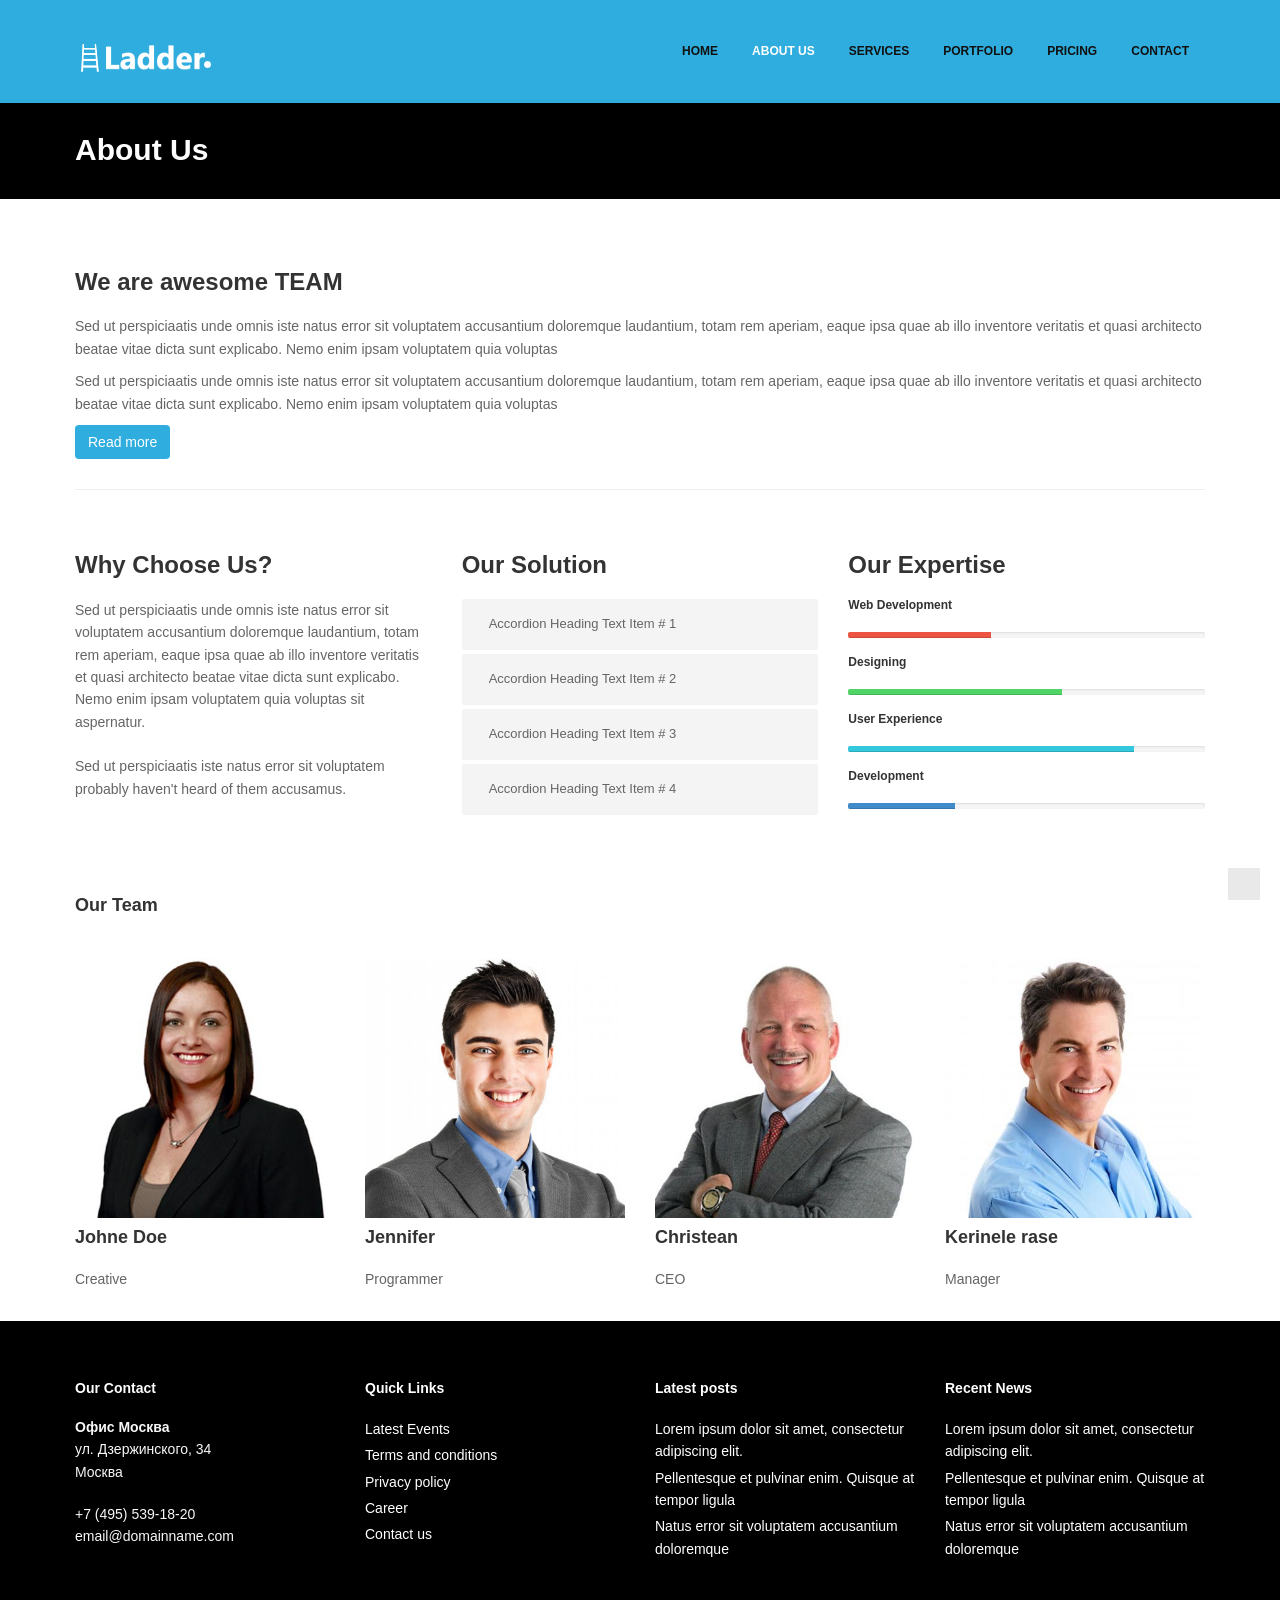
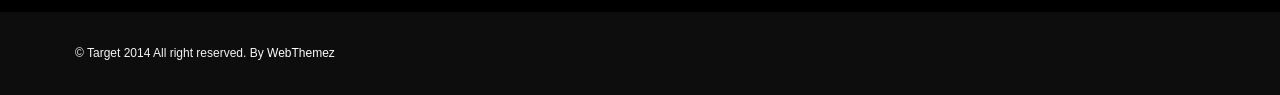
==== sites/moscow/about.html @ 05adbbc0 "Шаблон moscow: сайт ru02 с московскими контактами" ====
<!DOCTYPE html>
<html lang="en">
<head>
<meta charset="utf-8">
<title>Page_d92c1527</title>
<meta name="viewport" content="width=device-width, initial-scale=1.0" />
<meta name="description" content="" />
<meta name="author" content="http://webthemez.com" />
<!-- css -->
<link href="css/bootstrap.min.css" rel="stylesheet" />
<link href="css/fancybox/jquery.fancybox.css" rel="stylesheet">
<link href="css/jcarousel.css" rel="stylesheet" />
<link href="css/flexslider.css" rel="stylesheet" />
<link href="css/style.css" rel="stylesheet" />
 
<!-- HTML5 shim, for IE6-8 support of HTML5 elements -->
<!--[if lt IE 9]>
      <script src="http://html5shim.googlecode.com/svn/trunk/html5.js"></script>
    <![endif]-->

<meta name="config-id" content="c67fbb898b450f4812884aabef93feeb">
<!-- 8a647a280c91152f -->
</head>
<body class="view-c9300e1a">
<div id="wrapper">

	<!-- start header -->
		<header>
        <div class="navbar navbar-default navbar-static-top">
            <div class="container">
                <div class="navbar-header">
                    <button type="button" class="navbar-toggle" data-toggle="collapse" data-target=".navbar-collapse">
                        <span class="icon-bar"></span>
                        <span class="icon-bar"></span>
                        <span class="icon-bar"></span>
                    </button>
                  <a class="navbar-brand" href="index.html"><img src="img/logo.png" alt="logo"/></a>
                </div>
                <div class="navbar-collapse collapse ">
                    <ul class="nav navbar-nav">
                        <li><a href="index.html">Home</a></li> 
						<li class="active"><a href="about.html">About Us</a></li>
						<li><a href="services.html">Services</a></li>
                        <li><a href="portfolio.html">Portfolio</a></li>
                        <li><a href="pricing.html">Pricing</a></li>
                        <li><a href="contact.html">Contact</a></li>
                    </ul>
                </div>
            </div>
        </div>
	</header><!-- end header -->
	<section id="inner-headline">
	<div class="container">
		<div class="row">
			<div class="col-lg-12">
				<h2 class="pageTitle">About Us</h2>
			</div>
		</div>
	</div>
	</section>
	<section id="content">
	<div class="container">
					
					<div class="about">
					
						<div class="row"> 
							<div class="col-md-12">
								<div class="about-logo">
									<h3>We are awesome <span class="color">TEAM</span></h3>
									<p>Sed ut perspiciaatis unde omnis iste natus error sit voluptatem accusantium doloremque laudantium, totam rem aperiam, eaque ipsa quae ab illo inventore veritatis et quasi architecto beatae vitae dicta sunt explicabo. Nemo enim ipsam voluptatem quia voluptas</p>
                                    	<p>Sed ut perspiciaatis unde omnis iste natus error sit voluptatem accusantium doloremque laudantium, totam rem aperiam, eaque ipsa quae ab illo inventore veritatis et quasi architecto beatae vitae dicta sunt explicabo. Nemo enim ipsam voluptatem quia voluptas</p>
								</div>
								<a href="#" class="btn btn-color">Read more</a>  
							</div>
						</div>
						
						<hr>
						<br>
						
						<div class="row">
							<div class="col-md-4">
								<!-- Heading and para -->
								<div class="block-heading-two">
									<h3><span>Why Choose Us?</span></h3>
								</div>
								<p>Sed ut perspiciaatis unde omnis iste natus error sit voluptatem accusantium doloremque laudantium, totam rem aperiam, eaque ipsa quae ab illo inventore veritatis et quasi architecto beatae vitae dicta sunt explicabo. Nemo enim ipsam voluptatem quia voluptas sit aspernatur. <br/><br/>Sed ut perspiciaatis iste natus error sit voluptatem probably haven't heard of them accusamus.</p>
							</div>
							<div class="col-md-4">
								<div class="block-heading-two">
									<h3><span>Our Solution</span></h3>
								</div>		
								<!-- Accordion starts -->
								<div class="panel-group" id="accordion-alt3">
								 <!-- Panel. Use "panel-XXX" class for different colors. Replace "XXX" with color. -->
								  <div class="panel">	
									<!-- Panel heading -->
									 <div class="panel-heading">
										<h4 class="panel-title">
										  <a data-toggle="collapse" data-parent="#accordion-alt3" href="#collapseOne-alt3">
											<i class="fa fa-angle-right"></i> Accordion Heading Text Item # 1
										  </a>
										</h4>
									 </div>
									 <div id="collapseOne-alt3" class="panel-collapse collapse">
										<!-- Panel body -->
										<div class="panel-body">
										  Sed ut perspiciaatis unde omnis iste natus error sit voluptatem accusantium doloremque laudantium, totam rem aperiam, eaque ipsa quae ab illo inventore veritatis et quasi architecto beatae vitae dicta sunt explicabo. Nemo enim ipsam voluptatem quia voluptas
										</div>
									 </div>
								  </div>
								  <div class="panel">
									 <div class="panel-heading">
										<h4 class="panel-title">
										  <a data-toggle="collapse" data-parent="#accordion-alt3" href="#collapseTwo-alt3">
											<i class="fa fa-angle-right"></i> Accordion Heading Text Item # 2
										  </a>
										</h4>
									 </div>
									 <div id="collapseTwo-alt3" class="panel-collapse collapse">
										<div class="panel-body">
										  Sed ut perspiciaatis unde omnis iste natus error sit voluptatem accusantium doloremque laudantium, totam rem aperiam, eaque ipsa quae ab illo inventore veritatis et quasi architecto beatae vitae dicta sunt explicabo. Nemo enim ipsam voluptatem quia voluptas
										</div>
									 </div>
								  </div>
								  <div class="panel">
									 <div class="panel-heading">
										<h4 class="panel-title">
										  <a data-toggle="collapse" data-parent="#accordion-alt3" href="#collapseThree-alt3">
											<i class="fa fa-angle-right"></i> Accordion Heading Text Item # 3
										  </a>
										</h4>
									 </div>
									 <div id="collapseThree-alt3" class="panel-collapse collapse">
										<div class="panel-body">
										  Sed ut perspiciaatis unde omnis iste natus error sit voluptatem accusantium doloremque laudantium, totam rem aperiam, eaque ipsa quae ab illo inventore veritatis et quasi architecto beatae vitae dicta sunt explicabo. Nemo enim ipsam voluptatem quia voluptas
										</div>
									 </div>
								  </div>
								  <div class="panel">
									 <div class="panel-heading">
										<h4 class="panel-title">
										  <a data-toggle="collapse" data-parent="#accordion-alt3" href="#collapseFour-alt3">
											<i class="fa fa-angle-right"></i> Accordion Heading Text Item # 4
										  </a>
										</h4>
									 </div>
									 <div id="collapseFour-alt3" class="panel-collapse collapse">
										<div class="panel-body">
										  Sed ut perspiciaatis unde omnis iste natus error sit voluptatem accusantium doloremque laudantium, totam rem aperiam, eaque ipsa quae ab illo inventore veritatis et quasi architecto beatae vitae dicta sunt explicabo. Nemo enim ipsam voluptatem quia voluptas
										</div>
									 </div>
								  </div>
								</div>
								<!-- Accordion ends -->
								
							</div>
							
							<div class="col-md-4">
								<div class="block-heading-two">
									<h3><span>Our Expertise</span></h3>
								</div>								
								<h6>Web Development</h6>
								<div class="progress pb-sm">
								  <!-- White color (progress-bar-white) -->
								  <div class="progress-bar progress-bar-red" role="progressbar" aria-valuenow="40" aria-valuemin="0" aria-valuemax="100" style="width: 40%">
									 <span class="sr-only">40% Complete (success)</span>
								  </div>
								</div>
								<h6>Designing</h6>
								<div class="progress pb-sm">
								  <div class="progress-bar progress-bar-green" role="progressbar" aria-valuenow="60" aria-valuemin="0" aria-valuemax="100" style="width: 60%">
									 <span class="sr-only">40% Complete (success)</span>
								  </div>
								</div>
								<h6>User Experience</h6>
								<div class="progress pb-sm">
								  <div class="progress-bar progress-bar-lblue" role="progressbar" aria-valuenow="80" aria-valuemin="0" aria-valuemax="100" style="width: 80%">
									 <span class="sr-only">40% Complete (success)</span>
								  </div>
								</div>
								<h6>Development</h6>
								<div class="progress pb-sm">
								  <div class="progress-bar progress-bar-yellow" role="progressbar" aria-valuenow="30" aria-valuemin="0" aria-valuemax="100" style="width: 30%">
									 <span class="sr-only">40% Complete (success)</span>
								  </div>
								</div>
							</div>
							
						</div>
						
						 						
						 
						<br>
						<!-- Our Team starts -->
				
						<!-- Heading -->
						<div class="block-heading-six">
							<h4 class="bg-color">Our Team</h4>
						</div>
						<br>
						
						<!-- Our team starts -->
						
						<div class="team-six">
							<div class="row">
								<div class="col-md-3 col-sm-6">
									<!-- Team Member -->
									<div class="team-member">
										<!-- Image -->
										<img class="img-responsive" src="img/team1.jpg" alt="">
										<!-- Name -->
										<h4>Johne Doe</h4>
										<span class="deg">Creative</span> 
									</div>
								</div>
								<div class="col-md-3 col-sm-6">
									<!-- Team Member -->
									<div class="team-member">
										<!-- Image -->
										<img class="img-responsive" src="img/team2.jpg" alt="">
										<!-- Name -->
										<h4>Jennifer</h4>
										<span class="deg">Programmer</span> 
									</div>
								</div>
								<div class="col-md-3 col-sm-6">
									<!-- Team Member -->
									<div class="team-member">
										<!-- Image -->
										<img class="img-responsive" src="img/team3.jpg" alt="">
										<!-- Name -->
										<h4>Christean</h4>
										<span class="deg">CEO</span> 
									</div>
								</div>
								<div class="col-md-3 col-sm-6">
									<!-- Team Member -->
									<div class="team-member">
										<!-- Image -->
										<img class="img-responsive" src="img/team4.jpg" alt="">
										<!-- Name -->
										<h4>Kerinele rase</h4>
										<span class="deg">Manager</span> 
									</div>
								</div>
							</div>
						</div>
						
						<!-- Our team ends -->
					  
						
					</div>
									
				</div>
	</section>
	<footer>
	<div class="container">
		<div class="row">
			<div class="col-lg-3">
				<div class="widget">
					<h5 class="widgetheading">Our Contact</h5>
					<address>
					<strong>Офис Москва</strong><br>
					ул. Дзержинского, 34<br>
					 Москва</address>
					<p>
						<i class="icon-phone"></i> +7 (495) 539-18-20 <br>
						<i class="icon-envelope-alt"></i> email@domainname.com
					</p>
				</div>
			</div>
			<div class="col-lg-3">
				<div class="widget">
					<h5 class="widgetheading">Quick Links</h5>
					<ul class="link-list">
						<li><a href="#">Latest Events</a></li>
						<li><a href="#">Terms and conditions</a></li>
						<li><a href="#">Privacy policy</a></li>
						<li><a href="#">Career</a></li>
						<li><a href="#">Contact us</a></li>
					</ul>
				</div>
			</div>
			<div class="col-lg-3">
				<div class="widget">
					<h5 class="widgetheading">Latest posts</h5>
					<ul class="link-list">
						<li><a href="#">Lorem ipsum dolor sit amet, consectetur adipiscing elit.</a></li>
						<li><a href="#">Pellentesque et pulvinar enim. Quisque at tempor ligula</a></li>
						<li><a href="#">Natus error sit voluptatem accusantium doloremque</a></li>
					</ul>
				</div>
			</div>
			<div class="col-lg-3">
					<div class="widget">
					<h5 class="widgetheading">Recent News</h5>
					<ul class="link-list">
						<li><a href="#">Lorem ipsum dolor sit amet, consectetur adipiscing elit.</a></li>
						<li><a href="#">Pellentesque et pulvinar enim. Quisque at tempor ligula</a></li>
						<li><a href="#">Natus error sit voluptatem accusantium doloremque</a></li>
					</ul>
				</div>
			</div>
		</div>
	</div>
	<div id="sub-footer">
		<div class="container">
			<div class="row">
				<div class="col-lg-6">
					<div class="copyright">
						<p>
							<span>&copy; Target 2014 All right reserved. By </span><a href="http://webthemez.com" target="_blank">WebThemez</a>
						</p>
					</div>
				</div>
				<div class="col-lg-6">
					<ul class="social-network">
						<li><a href="#" data-placement="top" title="Facebook"><i class="fa fa-facebook"></i></a></li>
						<li><a href="#" data-placement="top" title="Twitter"><i class="fa fa-twitter"></i></a></li>
						<li><a href="#" data-placement="top" title="Linkedin"><i class="fa fa-linkedin"></i></a></li>
						<li><a href="#" data-placement="top" title="Pinterest"><i class="fa fa-pinterest"></i></a></li>
						<li><a href="#" data-placement="top" title="Google plus"><i class="fa fa-google-plus"></i></a></li>
					</ul>
				</div>
			</div>
		</div>
	</div>
	</footer>
</div>
<a href="#" class="scrollup"><i class="fa fa-angle-up active"></i></a>
<!-- javascript
    ================================================== -->
<!-- Placed at the end of the document so the pages load faster -->
<script src="js/jquery.js"></script>
<script src="js/jquery.easing.1.3.js"></script>
<script src="js/bootstrap.min.js"></script>
<script src="js/jquery.fancybox.pack.js"></script>
<script src="js/jquery.fancybox-media.js"></script> 
<script src="js/portfolio/jquery.quicksand.js"></script>
<script src="js/portfolio/setting.js"></script>
<script src="js/jquery.flexslider.js"></script>
<script src="js/animate.js"></script>
<script src="js/custom.js"></script>
</body>
</html>
---- sites/moscow/css/style.css ----
/* 8a647a280c91152f */
.view-c9300e1a { display: block; }
/*
Author URI: http://webthemez.com/
Note: 
Licence under Creative Commons Attribution 3.0 
Do not remove the back-link in this web template 
-------------------------------------------------------*/

@import url('http://fonts.googleapis.com/css?family=Noto+Serif:400,400italic,700|Open+Sans:400,600,700'); 
@import url('font-awesome.css');  
@import url('animate.css');

body {
	font-family:'Open Sans', Arial, sans-serif;
	font-size:14px;
	font-weight:300;
	line-height:1.6em;
	color:#656565;
}

a:active {
	outline:0;
}

.clear {
	clear:both;
}

h1,h2, h3, h4, h5, h6 {
	font-family:'Open Sans', Arial, sans-serif;
	font-weight:700;
	line-height:1.1em;
	color:#333;
	margin-bottom: 20px;
}
 
.container {
	padding:0 20px 0 20px;
	position:relative;
}

#wrapper{
	width:100%;
	margin:0;	
	padding:0;
}

.row,.row-fluid {
	margin-bottom:30px;
}

.row .row,.row-fluid .row-fluid{
	margin-bottom:30px;
}

.row.nomargin,.row-fluid.nomargin {
	margin-bottom:0;
}

img.img-polaroid {
	margin:0 0 20px 0;
}
.img-box {
	max-width:100%;
}
/*  Header
==================================== */
 
header .navbar {
    margin-bottom: 0;
}

.navbar-default {
    border: none;
}

.navbar-brand {
    color: #222;
	text-transform: uppercase;
    font-size: 24px;
    font-weight: 700;
    line-height: 1em;
	letter-spacing: -1px;
    margin-top: 20px;
    padding: 0 0 0 15px;
}
.navbar-default .navbar-brand{
color: #2FADDE;
}

header .navbar-collapse  ul.navbar-nav {
    float: right;
    margin-right: 0;
}

header .navbar-default{
    background-color:#2FADDE; 
}

header .nav li a:hover,
header .nav li a:focus,
header .nav li.active a,
header .nav li.active a:hover,
header .nav li a.dropdown-toggle:hover,
header .nav li a.dropdown-toggle:focus,
header .nav li.active ul.dropdown-menu li a:hover,
header .nav li.active ul.dropdown-menu li.active a{
    -webkit-transition: all .3s ease;
    -moz-transition: all .3s ease;
    -ms-transition: all .3s ease;
    -o-transition: all .3s ease;
    transition: all .3s ease;
}


header .navbar-default .navbar-nav > .open > a,
header .navbar-default .navbar-nav > .open > a:hover,
header .navbar-default .navbar-nav > .open > a:focus {
    -webkit-transition: all .3s ease;
    -moz-transition: all .3s ease;
    -ms-transition: all .3s ease;
    -o-transition: all .3s ease;
    transition: all .3s ease;
}


header .navbar {
    min-height: 70px; 
	padding:18px 0;
}

header .navbar-nav > li  {
    padding-bottom: 12px;
    padding-top: 12px;
}

header  .navbar-nav > li > a {
    padding-bottom: 6px;
    padding-top: 5px;
    margin-left: 2px;
    line-height: 30px;
	font-weight: 700;
    -webkit-transition: all .3s ease;
    -moz-transition: all .3s ease;
    -ms-transition: all .3s ease;
    -o-transition: all .3s ease;
    transition: all .3s ease;
}


.dropdown-menu li a:hover {
    color: #fff !important;
}

header .nav .caret {
    border-bottom-color: #f5f5f5;
    border-top-color: #f5f5f5;
}
.navbar-default .navbar-nav > .active > a,
.navbar-default .navbar-nav > .active > a:hover,
.navbar-default .navbar-nav > .active > a:focus {
  background-color: #fff;
}
.navbar-default .navbar-nav > .open > a,
.navbar-default .navbar-nav > .open > a:hover,
.navbar-default .navbar-nav > .open > a:focus {
  background-color:  #fff;
}	
	

.dropdown-menu  {
    box-shadow: none;
    border-radius: 0;
	border: none;
}

.dropdown-menu li:last-child  {
	padding-bottom: 0 !important;
	margin-bottom: 0;
}

header .nav li .dropdown-menu  {
   padding: 0;
}

header .nav li .dropdown-menu li a {
   line-height: 28px;
   padding: 3px 12px;
}

/* --- menu --- */

header .navigation {
	float:right;
}

header ul.nav li {
	border:none;
	margin:0;
}

header ul.nav li a {	
	font-size:12px;
	border:none;
	font-weight:700;
	text-transform:uppercase;
}

header ul.nav li ul li a {	
	font-size:12px;
	border:none;
	font-weight:300;
	text-transform:uppercase;
}


.navbar .nav > li > a {
  color: #111;
  text-shadow: none;
  border: 1px solid rgba(255, 255, 255, 0) !important;
}

.navbar .nav a:hover {
	background:none;
}

.navbar .nav > .active > a,.navbar .nav > .active > a:hover {
	background:none;
	font-weight:700;
}

.navbar .nav > .active > a:active,.navbar .nav > .active > a:focus {
	background:none;
	outline:0;
	font-weight:700;
}

.navbar .nav li .dropdown-menu {
	z-index:2000;
}

header ul.nav li ul {
	margin-top:1px;
}
header ul.nav li ul li ul {
	margin:1px 0 0 1px;
}
.dropdown-menu .dropdown i {
	position:absolute;
	right:0;
	margin-top:3px;
	padding-left:20px;
}

.navbar .nav > li > .dropdown-menu:before {
  display: inline-block;
  border-right: none;
  border-bottom: none;
  border-left: none;
  border-bottom-color: none;
  content:none;
}
.navbar-default .navbar-nav>.active>a, .navbar-default .navbar-nav>.active>a:hover, .navbar-default .navbar-nav>.active>a:focus {
color: #fff;  
}


ul.nav li.dropdown a {
	z-index:1000;
	display:block;
}

 select.selectmenu {
	display:none;
}
.pageTitle{
color: #fff;
margin: 30px 0 3px;
display: inline-block;
}
 
#featured{
	width: 100%;
	background:#000;
	position:relative;
	margin:0;
	padding:0;
}

/*  Sliders
==================================== */
/* --- flexslider --- */

#featured .flexslider {
	padding:0;  
	background: #fff; 
	position: relative; 
	zoom: 1;
}
.flex-direction-nav .flex-prev{
left:0px; 
}
.flex-direction-nav .flex-next{ 
right:0px;
}
.flex-caption {zoom: 1;
bottom: 35px; background-color:rgba(9, 9, 9, 0.7); color: #fff; margin: 0; padding: 25px 25px 25px 30px; position: absolute; left: 10%; right:0px; }
.flex-caption h3 {color: #fff; letter-spacing: 1px; margin-bottom: 8px; text-transform: uppercase;}
.flex-caption p {margin: 0 0 15px;}
.skill-home{
margin-bottom:50px;
}
.c1{
border: #ed5441 1px solid;
background:#ed5441;
}
.c2{
border: #24c4db 1px solid;
background:#24c4db;
}
.c3{
border: #2FADDE 1px solid;
background:#2FADDE;
}
.c4{
border: #609cec 1px solid;
background:#609cec;
}
.skill-home .icons {
padding: 30px 0 0 0;
width: 100px;
height: 100px;
color: #fff;
font-size: 42px;
font-size: 42px; 
text-align: center;
-ms-border-radius: 50%;
-moz-border-radius: 50%;
-webkit-border-radius: 50%;
border-radius: 50%;
display: inline-table;
}
.skill-home h2 {
padding-top: 20px;
font-size: 36px;
font-weight: 700;
} 
.testimonial-solid {
padding: 50px 0 60px 0;
margin: 0 0 0 0;
background:#2FADDE;
text-align: center;
}
.testi-icon-area {
text-align: center;
position: absolute;
top: -84px;
margin: 0 auto; 
width: 100%;
}
.testi-icon-area .quote {
padding: 15px 0 0 0;
margin: 0 0 0 0;
background: #ffffff;
text-align: center;
color: #2FADDE;
display: inline-table;
width: 70px;
height: 70px;
-ms-border-radius: 50%;
-moz-border-radius: 50%;
-webkit-border-radius: 50%;
border-radius: 50%;
font-size: 42px; 
border: 1px solid #2FADDE;
}

.testi-icon-area .carousel-inner { 
margin: 20px 0;
}
.carousel-indicators {
bottom: -30px;
}
/* Testimonial
----------------------------------*/
.testimonial-area {
padding: 0 0 0 0;
margin:0;
background: url(../img/low-poly01.jpg) fixed center center;
background-size: cover;
-webkit-background-size: cover;
-moz-background-size: cover;
-ms-background-size: cover;
}
.testimonial-solid p {
color: #ffffff;
font-size: 16px;
line-height: 30px;
font-style: italic;
} 
section.callaction {
	background:#fff;
	padding:50px 0 0 0;
}



/* Content
==================================== */

#content {
	position:relative;
	background:#fff;
	padding:50px 0 0px 0;
}

#content img {
	max-width:100%;
	height:auto;
}
 
.cta-text {
	text-align: center;
	margin-top:10px;
}


.big-cta .cta {
	margin-top:10px;
}
 
.box {
	width: 100%;
}
.box-gray  {
	background: #f8f8f8;
	padding: 20px 20px 30px;
}
.box-gray  h4,.box-gray  i {
	margin-bottom: 20px;
}
.box-bottom {
	padding: 20px 0;
	text-align: center;
}
.box-bottom a {
	color: #fff;
	font-weight: 700;
}
.box-bottom a:hover {
	color: #eee;
	text-decoration: none;
}


/* Bottom
==================================== */

#bottom {
	background:#fcfcfc;
	padding:50px 0 0;

}
/* twitter */
#twitter-wrapper {
    text-align: center;
    width: 70%;
    margin: 0 auto;
}
#twitter em {
    font-style: normal;
    font-size: 13px;
}

#twitter em.twitterTime a {
	font-weight:600;
}

#twitter ul {
    padding: 0;
	list-style:none;
}
#twitter ul li {
    font-size: 20px;
    line-height: 1.6em;
    font-weight: 300;
    margin-bottom: 20px;
    position: relative;
    word-break: break-word;
}


/* page headline
==================================== */

#inner-headline{
	background:#000000;
	position:relative;
	margin:0;
	padding:0;
	color:#2FADDE;
}


#inner-headline .inner-heading h2 {
	color:#fff;
	margin:20px 0 0 0;
}

/* --- breadcrumbs --- */
#inner-headline ul.breadcrumb {
	margin:30px 0 0;
	float:left;
}

#inner-headline ul.breadcrumb li {
	margin-bottom:0;
	padding-bottom:0;
}
#inner-headline ul.breadcrumb li {
	font-size:13px;
	color:#fff;
}

#inner-headline ul.breadcrumb li i{
	color:#dedede;
}

#inner-headline ul.breadcrumb li a {
	color:#fff;
}

ul.breadcrumb li a:hover {
	text-decoration:none;
}

/* Forms
============================= */

/* --- contact form  ---- */
form#contactform input[type="text"] {
  width: 100%;
  border: 1px solid #f5f5f5;
  min-height: 40px;
  padding-left:20px;
  font-size:13px;
  padding-right:20px;
  -webkit-box-sizing: border-box;
     -moz-box-sizing: border-box;
          box-sizing: border-box;

}

form#contactform textarea {
border: 1px solid #f5f5f5;
  width: 100%;
  padding-left:20px;
  padding-top:10px;
  font-size:13px;
  padding-right:20px;
  -webkit-box-sizing: border-box;
     -moz-box-sizing: border-box;
          box-sizing: border-box;

}

form#contactform .validation {
	font-size:11px;
}

#sendmessage {
	border:1px solid #e6e6e6;
	background:#f6f6f6;
	display:none;
	text-align:center;
	padding:15px 12px 15px 65px;
	margin:10px 0;
	font-weight:600;
	margin-bottom:30px;

}

#sendmessage.show,.show  {
	display:block;
}
 
form#commentform input[type="text"] {
  width: 100%;
  min-height: 40px;
  padding-left:20px;
  font-size:13px;
  padding-right:20px;
  -webkit-box-sizing: border-box;
     -moz-box-sizing: border-box;
          box-sizing: border-box;
	-webkit-border-radius: 2px 2px 2px 2px;
		-moz-border-radius: 2px 2px 2px 2px;
			border-radius: 2px 2px 2px 2px;

}

form#commentform textarea {
  width: 100%;
  padding-left:20px;
  padding-top:10px;
  font-size:13px;
  padding-right:20px;
  -webkit-box-sizing: border-box;
     -moz-box-sizing: border-box;
          box-sizing: border-box;
	-webkit-border-radius: 2px 2px 2px 2px;
		-moz-border-radius: 2px 2px 2px 2px;
			border-radius: 2px 2px 2px 2px;
}


/* --- search form --- */
.search{
	float:right;
	margin:35px 0 0;
	padding-bottom:0;
}

#inner-headline form.input-append {
	margin:0;
	padding:0;
}



/*  Portfolio
================================ */

.work-nav #filters {
	margin: 0;
	padding: 0;
	list-style: none;
}

.work-nav #filters li {
	margin: 0 10px 30px 0;
	padding: 0;
	float:left;
}

.work-nav #filters li a {
	color: #7F8289;
	font-size: 16px;
	display: block;	
}

.work-nav #filters li a:hover {

}

.work-nav #filters li a.selected {
	color: #DE5E60;
}

#thumbs {
	margin: 0;
	padding: 0;	
}

#thumbs li {
	list-style-type: none;
}

.item-thumbs {
	position: relative;
	overflow: hidden;
	margin-bottom: 30px;
	cursor: pointer;
}

.item-thumbs a + img {
	width: 100%;	
}

.item-thumbs .hover-wrap {
	position: absolute;
	display: block;
	width: 100%;
	height: 100%;
	
	opacity: 0;
	filter: alpha(opacity=0);
	
	-webkit-transition: all 450ms ease-out 0s;	
	   -moz-transition: all 450ms ease-out 0s;
		 -o-transition: all 450ms ease-out 0s;
		    transition: all 450ms ease-out 0s;
		  
	-webkit-transform: rotateY(180deg) scale(0.5,0.5);
	   -moz-transform: rotateY(180deg) scale(0.5,0.5);
		-ms-transform: rotateY(180deg) scale(0.5,0.5);
		 -o-transform: rotateY(180deg) scale(0.5,0.5);
			transform: rotateY(180deg) scale(0.5,0.5);	
}

.item-thumbs:hover .hover-wrap,
.item-thumbs.active .hover-wrap {
	opacity: 1;
	filter: alpha(opacity=100);
	
	-webkit-transform: rotateY(0deg) scale(1,1);
	   -moz-transform: rotateY(0deg) scale(1,1);
		-ms-transform: rotateY(0deg) scale(1,1);
		 -o-transform: rotateY(0deg) scale(1,1);
		    transform: rotateY(0deg) scale(1,1);
}

.item-thumbs .hover-wrap .overlay-img {
	position: absolute;
	width: 90%;
height: 100%;
opacity: 0.80;
filter: alpha(opacity=80);
background: #2FADDE;
}

.item-thumbs .hover-wrap .overlay-img-thumb {
	position: absolute;
	border-radius: 60px;
	top: 50%;
	left: 45%;
	margin: -16px 0 0 -16px;
	color: #fff;
	font-size: 32px;
	line-height: 1em;	
	opacity: 1;
	filter: alpha(opacity=100);
}
 
ul.portfolio-categ{
	margin:10px 0 30px 0;
	padding:0;
	float:left;
	list-style:none;
}

ul.portfolio-categ li{
margin: 0; 
float: left;
list-style: none;
font-size: 13px;
font-weight: 600;
border: 1px solid #D5D5D5;
margin-right: 15px;
}

ul.portfolio-categ li a{
	display:block;
	padding: 8px 20px;
	color:#353535;
}
ul.portfolio-categ li.active{

border: 1px solid #2FADDE;
}
ul.portfolio-categ li.active a:hover, ul.portfolio-categ li a:hover,ul.portfolio-categ li a:focus,ul.portfolio-categ li a:active {
	text-decoration:none;
	outline:0; 
}
  #accordion-alt3 .panel-heading h4 {
font-size: 13px;
line-height: 28px;
}
.panel .panel-heading h4 {
font-weight: 400;
}
.panel-title {
margin-top: 0;
margin-bottom: 0;
font-size: 15px;
color: inherit;
}
.panel-group .panel {
margin-bottom: 0;
border-radius: 2px;
}
.panel {
margin-bottom: 18px;
background-color: #F4F4F4;
border: 1px solid transparent;
border-radius: 2px;
-webkit-box-shadow: 0 1px 1px rgba(0,0,0,0.05);
box-shadow: 0 1px 1px rgba(0,0,0,0.05);
}
#accordion-alt3 .panel-heading h4 a i {
font-size: 13px;
line-height: 18px;
width: 18px;
height: 18px;
margin-right: 5px;
color: #fff;
text-align: center;
border-radius: 50%;
margin-left: 6px;
background: #2FADDE;
}  
.progress.pb-sm {
height: 6px!important;
}
.progress {
box-shadow: inset 0 0 2px rgba(0,0,0,.1);
}
.progress {
overflow: hidden;
height: 18px;
margin-bottom: 18px;
background-color: #f5f5f5;
border-radius: 2px;
-webkit-box-shadow: inset 0 1px 2px rgba(0,0,0,0.1);
box-shadow: inset 0 1px 2px rgba(0,0,0,0.1);
}
.progress .progress-bar.progress-bar-red {
background: #ed5441;
} 
.progress .progress-bar.progress-bar-green {
background: #51d466;
}
.progress .progress-bar.progress-bar-lblue {
background: #32c8de;
}
/* --- portfolio detail --- */
.top-wrapper {
	margin-bottom:20px;
}
.info-blocks {
margin-bottom: 15px;
}
.info-blocks i.icon-info-blocks {
float: left;
color: #777;
font-size: 30px;
min-width: 50px;
margin-top: 10px;
text-align: center;
}
.info-blocks .info-blocks-in {
padding: 0 10px;
overflow: hidden;
}
.info-blocks .info-blocks-in h3 {
color: #555;
font-size: 20px;
line-height: 28px;
margin:0px;
}
.info-blocks .info-blocks-in p {
font-size: 12px;
}
  
blockquote {
	font-size:16px;
	font-weight:400;
	font-family:'Noto Serif', serif;
	font-style:italic;
	padding-left:0;
	color:#a2a2a2;
	line-height:1.6em;
	border:none;
}

blockquote cite 							{ display:block; font-size:12px; color:#666; margin-top:10px; }
blockquote cite:before 					{ content:"\2014 \0020"; }
blockquote cite a,
blockquote cite a:visited,
blockquote cite a:visited 				{ color:#555; }

/* --- pullquotes --- */

.pullquote-left {
	display:block;
	color:#a2a2a2;
	font-family:'Noto Serif', serif;
	font-size:14px;
	line-height:1.6em;
	padding-left:20px;
}

.pullquote-right {
	display:block;
	color:#a2a2a2;
	font-family:'Noto Serif', serif;
	font-size:14px;
	line-height:1.6em;
	padding-right:20px;
}

/* --- button --- */
.btn{text-align: center;
background: #2FADDE;
color: #fff;
}
.btn-theme {
	color: #fff;
}
.btn-theme:hover {
	color: #eee;
}

/* --- list style --- */

ul.general {
	list-style:none;
	margin-left:0;
}

ul.link-list{
	margin:0;
	padding:0;
	list-style:none;
}

ul.link-list li{
	margin:0;
	padding:2px 0 2px 0;
	list-style:none;
}
footer{
background:#000;
}
footer ul.link-list li a{
	color:#fff;
}
footer ul.link-list li a:hover {
	color:#eee;
}
/* --- Heading style --- */

h4.heading {
	font-weight:700;
}

.heading { margin-bottom: 30px; }

.heading {
	position: relative;
	
}


.widgetheading {
	width:100%;

	padding:0;
}

#bottom .widgetheading {
	position: relative;
	border-bottom: #e6e6e6 1px solid;
	padding-bottom: 9px;
}

aside .widgetheading {
	position: relative;
	border-bottom: #e9e9e9 1px solid;
	padding-bottom: 9px;
}

footer .widgetheading {
	position: relative;
}

footer .widget .social-network {
	position:relative;
}


#bottom .widget .widgetheading span, aside .widget .widgetheading span, footer .widget .widgetheading span {	
	position: absolute;
	width: 60px;
	height: 1px;
	bottom: -1px;
	right:0;

}
.box-area{
border: 1px solid #E7E7E7;
padding:0 15px;
padding-top: 41px;
margin-top: -42px;
}
/* --- Map --- */
.map{
	position:relative;
	margin-top:-50px;
	margin-bottom:40px;
}

.map iframe{
	width:100%;
	height:450px;
	border:none;
}

.map-grid iframe{
	width:100%;
	height:350px;
	border:none;
	margin:0 0 -5px 0;
	padding:0;
}

 
ul.team-detail{
	margin:-10px 0 0 0;
	padding:0;
	list-style:none;
}

ul.team-detail li{
	border-bottom:1px dotted #e9e9e9;
	margin:0 0 15px 0;
	padding:0 0 15px 0;
	list-style:none;
}

ul.team-detail li label {
	font-size:13px;
}

ul.team-detail li h4, ul.team-detail li label{
	margin-bottom:0;
}

ul.team-detail li ul.social-network {
	border:none;
	margin:0;
	padding:0;
}

ul.team-detail li ul.social-network li {
	border:none;	
	margin:0;
}
ul.team-detail li ul.social-network li i {
	margin:0;
}

 
.pricing-title{
	background:#fff;
	text-align:center;
	padding:10px 0 10px 0;
}

.pricing-title h3{
	font-weight:600;
	margin-bottom:0;
}

.pricing-offer{
	background: #fcfcfc;
	text-align: center;
	padding:40px 0 40px 0;
	font-size:18px;
	border-top:1px solid #e6e6e6;
	border-bottom:1px solid #e6e6e6;
}

.pricing-box.activeItem .pricing-offer{
	color:#fff;
}

.pricing-offer strong{
	font-size:78px;
	line-height:89px;
}

.pricing-offer sup{
	font-size:28px;
}

.pricing-container{
	background: #fff;
	text-align:center;
	font-size:14px;
}

.pricing-container strong{
color:#353535;
}

.pricing-container ul{
	list-style:none;
	padding:0;
	margin:0;
}

.pricing-container ul li{
	border-bottom: 1px solid #CFCFCF;
list-style: none;
padding: 15px 0 15px 0;
margin: 0 0 0 0;
color: #222;
}

.pricing-action{
	margin:0;
	background: #fcfcfc;
	text-align:center;
	padding:20px 0 30px 0;
}

.pricing-wrapp{
	margin:0 auto;
	width:100%;
	background:#fd0000;
}
 .pricing-box-item {
border: 1px solid #e6e6e6;
	background:#fcfcfc;
	position:relative;
	margin:0 0 20px 0;
	padding:0;
  -webkit-box-shadow: 0 2px 0 rgba(0,0,0,0.03);
  -moz-box-shadow: 0 2px 0 rgba(0,0,0,0.03);
  box-shadow: 0 2px 0 rgba(0,0,0,0.03);
  -webkit-box-sizing: border-box;
  -moz-box-sizing: border-box;
  box-sizing: border-box;
}

.pricing-box-item .pricing-heading {
	background: #fcfcfc;
	text-align: center;
	padding:0px 0 0px 0;
	display:block;
}
.pricing-box-item.activeItem .pricing-heading {
	background: #fcfcfc;
	text-align: center;
	padding:0px 0 1px 0;
	border-bottom:none;
	display:block;
	color:#fff;
}
.pricing-box-item.activeItem .pricing-heading h3 {
	 
}

.pricing-box-item .pricing-heading h3 strong {
	font-size:28px;
	font-weight:700;
	letter-spacing:-1px;
}
.pricing-box-item .pricing-heading h3 {
	font-size:32px;
	font-weight:300;
	letter-spacing:-1px;
}

.pricing-box-item .pricing-terms {
	text-align: center;
	background: #2FADDE;
	display: block;
	overflow: hidden;
	padding: 11px 0 5px; 
}

.pricing-box-item .pricing-terms  h6 {
	font-style:italic;
	margin-top:10px;
	color:#fff;
	font-size:17px;
	font-family:'Noto Serif', serif;
}

.pricing-box-item .icon .price-circled {
    margin: 10px 10px 10px 0;
    display: inline-block !important;
    text-align: center !important;
    color: #fff;
    width: 68px;
    height: 68px;
	padding:12px;
    font-size: 16px;
	font-weight:700;
    line-height: 68px;
    text-shadow:none;
    cursor: pointer;
    background-color: #888;
    border-radius: 64px;
    -moz-border-radius: 64px;
    -webkit-border-radius: 64px;
}

.pricing-box-item  .pricing-action{
	margin:0;
	text-align:center;
	padding:30px 0 30px 0;
}
 
/* ===== Widgets ===== */

/* --- flickr --- */
.widget .flickr_badge {
	width:100%;
}
.widget .flickr_badge img { margin: 0 9px 20px 0; }

footer .widget .flickr_badge {
    width: 100%;
}
footer .widget .flickr_badge img {
    margin: 0 9px 20px 0;
}

.flickr_badge img {
    width: 50px;
    height: 50px;
    float: left;
	margin: 0 9px 20px 0;
}
 
/* --- Recent post widget --- */

.recent-post{
	margin:20px 0 0 0;
	padding:0;
	line-height:18px;
}

.recent-post h5 a:hover {
	text-decoration:none;
}

.recent-post .text h5 a {
	color:#353535;
}

  
footer{
	padding:50px 0 0 0;
	color:#f8f8f8;
}

footer a {
	color:#fff;
}

footer a:hover {
	color:#eee;
}

footer h1, footer h2, footer h3, footer h4, footer h5, footer h6{
	color:#fff;
}

footer address {
	line-height:1.6em;
}

footer h5 a:hover, footer a:hover {
	text-decoration:none;
}

ul.social-network {
	list-style:none;
	margin:0;
}

ul.social-network li {
	display:inline;
	margin: 0 5px;
}

#sub-footer{
	text-shadow:none;
	color:#f5f5f5;
	padding:0;
	padding-top:30px;
	margin:20px 0 0 0;
	background: #0D0D0D;
}

#sub-footer p{
	margin:0;
	padding:0;
}

#sub-footer span{
	color:#f5f5f5;
}

.copyright {
	text-align:left;
	font-size:12px;
}

#sub-footer ul.social-network {
	float:right;
}

  

/* scroll to top */
.scrollup{
    position:fixed;
	width:32px;
	height:32px;
    bottom:0px;
    right:20px;
	background: #222;
	
}

a.scrollup {
	outline:0;
	text-align: center;
}

a.scrollup:hover,a.scrollup:active,a.scrollup:focus {
	opacity:1;
	text-decoration:none;
}
a.scrollup i {
	margin-top: 10px;
	color: #fff;
}
a.scrollup i:hover {
	text-decoration:none;
}



 
.absolute{
	position:absolute;
}

.relative{
	position:relative;
}

.aligncenter{
	text-align:center;
}

.aligncenter span{
	margin-left:0;
}

.floatright {
	float:right;
}

.floatleft {
	float:left;
}

.floatnone {
	float:none;
}

.aligncenter {
	text-align:center;
}
 
img.pull-left, .align-left{
	float:left;
	margin:0 15px 15px 0;
}

.widget img.pull-left {
	float:left;
	margin:0 15px 15px 0;
}

img.pull-right, .align-right {
	float:right;
	margin:0 0 15px 15px;
}

article img.pull-left, article .align-left{
	float:left;
	margin:5px 15px 15px 0;
}

article img.pull-right, article .align-right{
	float:right;
	margin:5px 0 15px 15px;
}
 ============================= */

.clear-marginbot{
	margin-bottom:0;
}

.marginbot10{
	margin-bottom:10px;
}
.marginbot20{
	margin-bottom:20px;
}
.marginbot30{
	margin-bottom:30px;
}
.marginbot40{
	margin-bottom:40px;
}

.clear-margintop{
	margin-top:0;
}

.margintop10{
	margin-top:10px;
}

.margintop20{
	margin-top:20px;
}

.margintop30{
	margin-top:30px;
}

.margintop40{
	margin-top:40px;
}


/*  Media queries 
============================= */

@media (min-width: 768px) and (max-width: 979px) {

	a.detail{
		background:none;
		width:100%;
	}


	
	footer .widget form  input#appendedInputButton {
		  display: block;
		  width: 91%;
		  -webkit-border-radius: 4px 4px 4px 4px;
			 -moz-border-radius: 4px 4px 4px 4px;
				  border-radius: 4px 4px 4px 4px;
	}
	
	footer .widget form  .input-append .btn {
		  display: block;
		  width: 100%;
		  padding-right: 0;
		  padding-left: 0;
		  -webkit-box-sizing: border-box;
			 -moz-box-sizing: border-box;
				  box-sizing: border-box;
				  margin-top:10px;
	}

	ul.related-folio li{
		width:156px;
		margin:0 20px 0 0;
	}	
}

@media (max-width: 767px) {

  body {
    padding-right: 0;
    padding-left: 0;
  }
	.navbar-brand {
		margin-top: 10px;
		border-bottom: none;
	}
	.navbar-header {
		margin-top: 20px;
		border-bottom: none;
	}
	
	.navbar-nav {
		border-top: none;
		float: none;
		width: 100%;
	}
.navbar .nav > .active > a, .navbar .nav > .active > a:hover {
background: none;
font-weight: 700;
color: #1B1B1B;
}
	header .navbar-nav > li {
padding-bottom: 13px;
padding-top: 12px;
}
	header .nav li .dropdown-menu  {
		margin-top: 0;
	}

	.dropdown-menu {
	  position: absolute;
	  top: 0;
	  left: 40px;
	  z-index: 1000;
	  display: none;
	  float: left;
	  min-width: 160px;
	  padding: 5px 0;
	  margin: 2px 0 0;
	  font-size: 13px;
	  list-style: none;
	  background-color: #fff;
	  background-clip: padding-box;
	  border: 1px solid #f5f5f5;
	  border: 1px solid rgba(0, 0, 0, .15);
	  border-radius: 0;
	  -webkit-box-shadow: 0 6px 12px rgba(0, 0, 0, .175);
			  box-shadow: 0 6px 12px rgba(0, 0, 0, .175);
	}
	

	
	.navbar-collapse.collapse  {
		border: none;
		overflow: hidden;
	}

	
	.box {
		border-bottom:1px solid #e9e9e9;
		padding-bottom:20px;
	}

	#featured .flexslider .slide-caption {
		width: 90%; 
		padding: 2%; 
		position: absolute; 
		left: 0; 
		bottom: -40px; 
	}


	#inner-headline .breadcrumb {
		float:left;
		clear:both;
		width:100%;
	}

	.breadcrumb > li {
		font-size:13px;
	}

	
	ul.portfolio li article a i.icon-48{
		width:20px;
		height:20px;
		font-size:16px;
		line-height:20px;
	}


	.left-sidebar{
		border-right:none;
		padding:0 0 0 0;
		border-bottom: 1px dotted #e6e6e6;
		padding-bottom:10px;
		margin-bottom:40px;
	}
	
	.right-sidebar{
		margin-top:30px;
		border-left:none;
		padding:0 0 0 0;
	}
	
	
	footer .col-lg-1, footer .col-lg-2, footer .col-lg-3, footer .col-lg-4, footer .col-lg-5, footer .col-lg-6, 
	footer .col-lg-7, footer .col-lg-8, footer .col-lg-9, footer .col-lg-10, footer .col-lg-11, footer .col-lg-12{
		margin-bottom:20px;
	}

	#sub-footer ul.social-network {
		float:left;
	}
	

	
  [class*="span"] {
		margin-bottom:20px;
  }

}

@media (max-width: 480px) {
	.bottom-article a.pull-right {
		float:left;
		margin-top:20px;
	}


	.search{
		float:left;
	}

	.flexslider .flex-caption {
		display:none;
	}


	.cta-text {
		margin:0 auto;
		text-align:center;	
	}
	
	ul.portfolio li article a i{
		width:20px;
		height:20px;
		font-size:14px;
	}


}
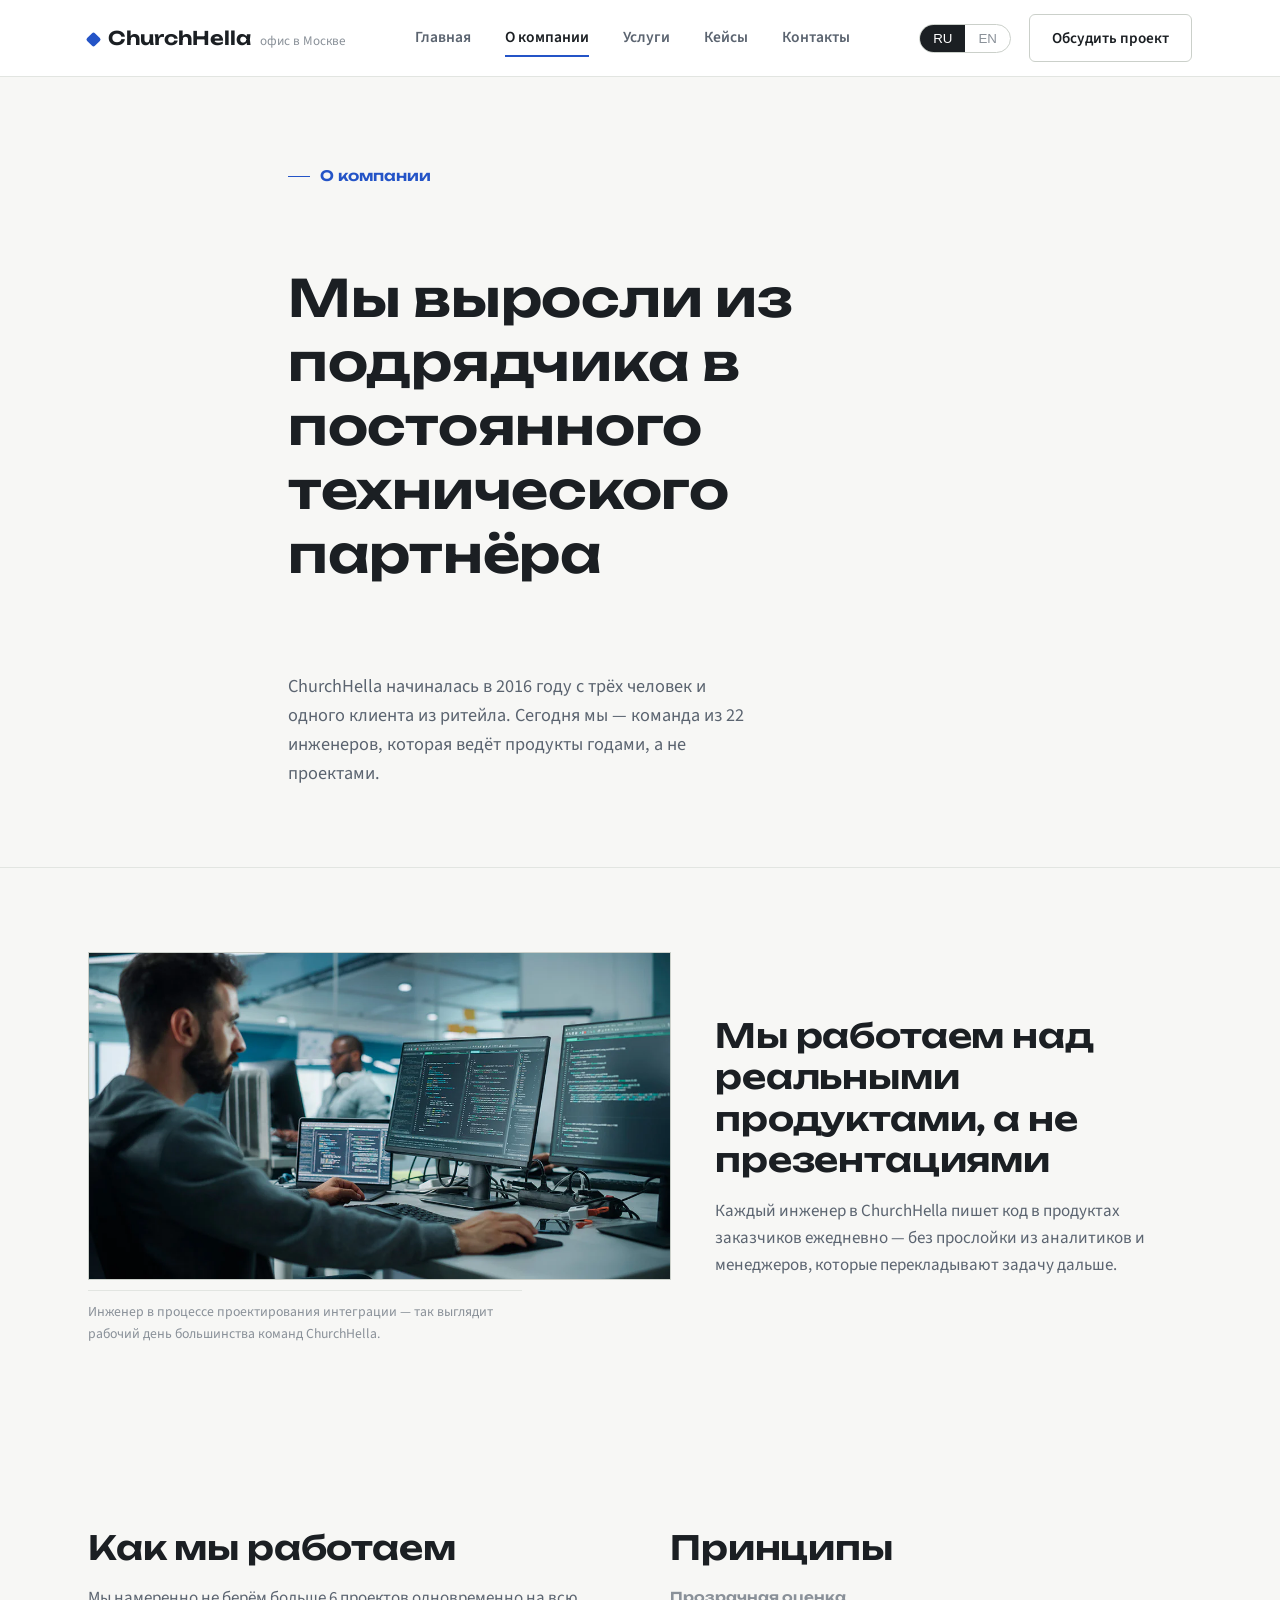
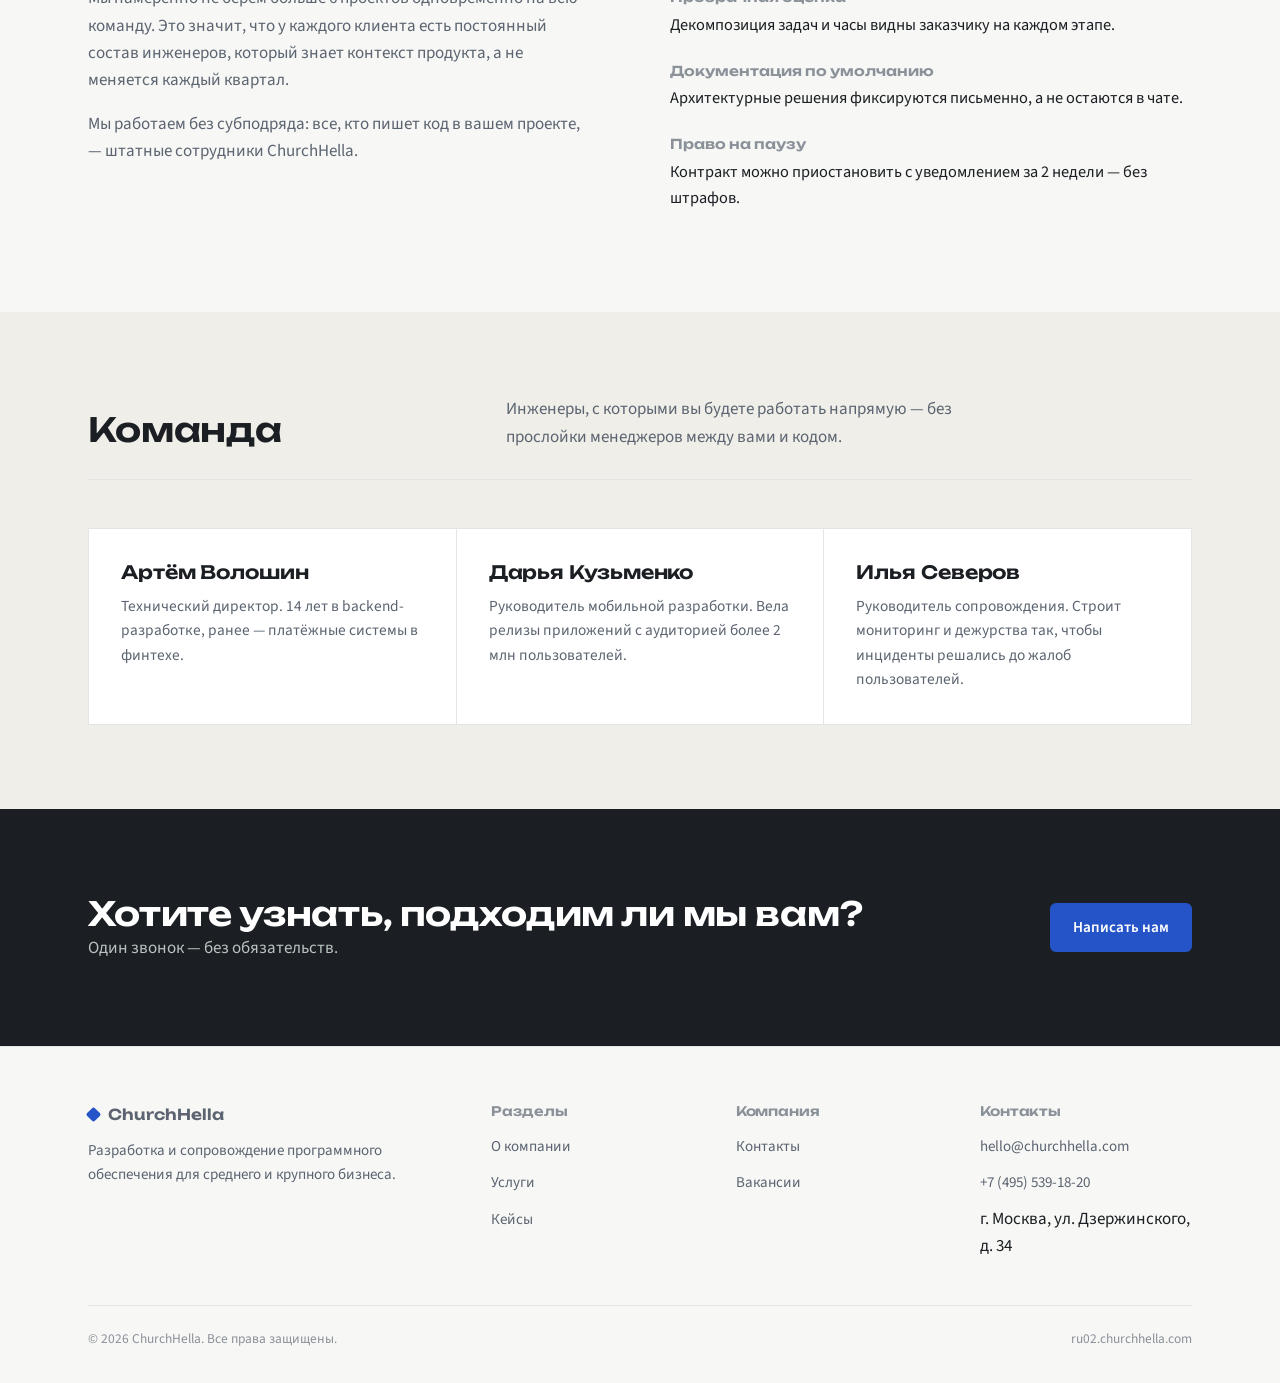
==== commit fe407308: "moscow: настоящий сайт ru02 (144.31.61.118) с московскими контактами; уточнён business" ====
--- a/sites/moscow/about.html
+++ b/sites/moscow/about.html
@@ -1,345 +1,171 @@
-<!DOCTYPE html>
-<html lang="en">
+<!doctype html>
+<html lang="ru" data-lang="ru">
 <head>
 <meta charset="utf-8">
-<title>Page_d92c1527</title>
-<meta name="viewport" content="width=device-width, initial-scale=1.0" />
-<meta name="description" content="" />
-<meta name="author" content="http://webthemez.com" />
-<!-- css -->
-<link href="css/bootstrap.min.css" rel="stylesheet" />
-<link href="css/fancybox/jquery.fancybox.css" rel="stylesheet">
-<link href="css/jcarousel.css" rel="stylesheet" />
-<link href="css/flexslider.css" rel="stylesheet" />
-<link href="css/style.css" rel="stylesheet" />
- 
-<!-- HTML5 shim, for IE6-8 support of HTML5 elements -->
-<!--[if lt IE 9]>
-      <script src="http://html5shim.googlecode.com/svn/trunk/html5.js"></script>
-    <![endif]-->
+<meta name="viewport" content="width=device-width, initial-scale=1">
+<title>О компании — ChurchHella</title>
+<meta name="description" content="ChurchHella — инженерная команда из 22 человек, работающая с бизнесом по всей Европе с 2016 года.">
+<link rel="preconnect" href="https://fonts.googleapis.com">
+<link href="https://fonts.googleapis.com/css2?family=Unbounded:wght@500;600;700&family=Source+Sans+3:wght@400;600;700&display=swap" rel="stylesheet">
+<link rel="stylesheet" href="style.css">
+</head>
+<body>
 
-<meta name="config-id" content="c67fbb898b450f4812884aabef93feeb">
-<!-- 8a647a280c91152f -->
-</head>
-<body class="view-c9300e1a">
-<div id="wrapper">
+<header class="site-header">
+  <div class="container">
+    <a href="index.html" class="brand">
+      <span class="brand-mark" aria-hidden="true"></span>
+      ChurchHella
+      <span class="brand-sub ru">офис в Москве</span>
+      <span class="brand-sub en">Yekaterinburg office</span>
+    </a>
+    <button class="menu-toggle" aria-label="Открыть меню" aria-expanded="false">
+      <span></span><span></span><span></span>
+    </button>
+    <nav class="primary-nav">
+      <a href="index.html"><span class="ru">Главная</span><span class="en">Home</span></a>
+      <a href="about.html" aria-current="page"><span class="ru">О компании</span><span class="en">About</span></a>
+      <a href="services.html"><span class="ru">Услуги</span><span class="en">Services</span></a>
+      <a href="cases.html"><span class="ru">Кейсы</span><span class="en">Case studies</span></a>
+      <a href="contact.html"><span class="ru">Контакты</span><span class="en">Contact</span></a>
+    </nav>
+    <div class="nav-right">
+      <div class="lang-switch">
+        <button data-lang-btn="ru">RU</button>
+        <button data-lang-btn="en">EN</button>
+      </div>
+      <a href="contact.html" class="btn btn-ghost"><span class="ru">Обсудить проект</span><span class="en">Start a project</span></a>
+    </div>
+  </div>
+</header>
 
-	<!-- start header -->
-		<header>
-        <div class="navbar navbar-default navbar-static-top">
-            <div class="container">
-                <div class="navbar-header">
-                    <button type="button" class="navbar-toggle" data-toggle="collapse" data-target=".navbar-collapse">
-                        <span class="icon-bar"></span>
-                        <span class="icon-bar"></span>
-                        <span class="icon-bar"></span>
-                    </button>
-                  <a class="navbar-brand" href="index.html"><img src="img/logo.png" alt="logo"/></a>
-                </div>
-                <div class="navbar-collapse collapse ">
-                    <ul class="nav navbar-nav">
-                        <li><a href="index.html">Home</a></li> 
-						<li class="active"><a href="about.html">About Us</a></li>
-						<li><a href="services.html">Services</a></li>
-                        <li><a href="portfolio.html">Portfolio</a></li>
-                        <li><a href="pricing.html">Pricing</a></li>
-                        <li><a href="contact.html">Contact</a></li>
-                    </ul>
-                </div>
-            </div>
-        </div>
-	</header><!-- end header -->
-	<section id="inner-headline">
-	<div class="container">
-		<div class="row">
-			<div class="col-lg-12">
-				<h2 class="pageTitle">About Us</h2>
-			</div>
-		</div>
-	</div>
-	</section>
-	<section id="content">
-	<div class="container">
-					
-					<div class="about">
-					
-						<div class="row"> 
-							<div class="col-md-12">
-								<div class="about-logo">
-									<h3>We are awesome <span class="color">TEAM</span></h3>
-									<p>Sed ut perspiciaatis unde omnis iste natus error sit voluptatem accusantium doloremque laudantium, totam rem aperiam, eaque ipsa quae ab illo inventore veritatis et quasi architecto beatae vitae dicta sunt explicabo. Nemo enim ipsam voluptatem quia voluptas</p>
-                                    	<p>Sed ut perspiciaatis unde omnis iste natus error sit voluptatem accusantium doloremque laudantium, totam rem aperiam, eaque ipsa quae ab illo inventore veritatis et quasi architecto beatae vitae dicta sunt explicabo. Nemo enim ipsam voluptatem quia voluptas</p>
-								</div>
-								<a href="#" class="btn btn-color">Read more</a>  
-							</div>
-						</div>
-						
-						<hr>
-						<br>
-						
-						<div class="row">
-							<div class="col-md-4">
-								<!-- Heading and para -->
-								<div class="block-heading-two">
-									<h3><span>Why Choose Us?</span></h3>
-								</div>
-								<p>Sed ut perspiciaatis unde omnis iste natus error sit voluptatem accusantium doloremque laudantium, totam rem aperiam, eaque ipsa quae ab illo inventore veritatis et quasi architecto beatae vitae dicta sunt explicabo. Nemo enim ipsam voluptatem quia voluptas sit aspernatur. <br/><br/>Sed ut perspiciaatis iste natus error sit voluptatem probably haven't heard of them accusamus.</p>
-							</div>
-							<div class="col-md-4">
-								<div class="block-heading-two">
-									<h3><span>Our Solution</span></h3>
-								</div>		
-								<!-- Accordion starts -->
-								<div class="panel-group" id="accordion-alt3">
-								 <!-- Panel. Use "panel-XXX" class for different colors. Replace "XXX" with color. -->
-								  <div class="panel">	
-									<!-- Panel heading -->
-									 <div class="panel-heading">
-										<h4 class="panel-title">
-										  <a data-toggle="collapse" data-parent="#accordion-alt3" href="#collapseOne-alt3">
-											<i class="fa fa-angle-right"></i> Accordion Heading Text Item # 1
-										  </a>
-										</h4>
-									 </div>
-									 <div id="collapseOne-alt3" class="panel-collapse collapse">
-										<!-- Panel body -->
-										<div class="panel-body">
-										  Sed ut perspiciaatis unde omnis iste natus error sit voluptatem accusantium doloremque laudantium, totam rem aperiam, eaque ipsa quae ab illo inventore veritatis et quasi architecto beatae vitae dicta sunt explicabo. Nemo enim ipsam voluptatem quia voluptas
-										</div>
-									 </div>
-								  </div>
-								  <div class="panel">
-									 <div class="panel-heading">
-										<h4 class="panel-title">
-										  <a data-toggle="collapse" data-parent="#accordion-alt3" href="#collapseTwo-alt3">
-											<i class="fa fa-angle-right"></i> Accordion Heading Text Item # 2
-										  </a>
-										</h4>
-									 </div>
-									 <div id="collapseTwo-alt3" class="panel-collapse collapse">
-										<div class="panel-body">
-										  Sed ut perspiciaatis unde omnis iste natus error sit voluptatem accusantium doloremque laudantium, totam rem aperiam, eaque ipsa quae ab illo inventore veritatis et quasi architecto beatae vitae dicta sunt explicabo. Nemo enim ipsam voluptatem quia voluptas
-										</div>
-									 </div>
-								  </div>
-								  <div class="panel">
-									 <div class="panel-heading">
-										<h4 class="panel-title">
-										  <a data-toggle="collapse" data-parent="#accordion-alt3" href="#collapseThree-alt3">
-											<i class="fa fa-angle-right"></i> Accordion Heading Text Item # 3
-										  </a>
-										</h4>
-									 </div>
-									 <div id="collapseThree-alt3" class="panel-collapse collapse">
-										<div class="panel-body">
-										  Sed ut perspiciaatis unde omnis iste natus error sit voluptatem accusantium doloremque laudantium, totam rem aperiam, eaque ipsa quae ab illo inventore veritatis et quasi architecto beatae vitae dicta sunt explicabo. Nemo enim ipsam voluptatem quia voluptas
-										</div>
-									 </div>
-								  </div>
-								  <div class="panel">
-									 <div class="panel-heading">
-										<h4 class="panel-title">
-										  <a data-toggle="collapse" data-parent="#accordion-alt3" href="#collapseFour-alt3">
-											<i class="fa fa-angle-right"></i> Accordion Heading Text Item # 4
-										  </a>
-										</h4>
-									 </div>
-									 <div id="collapseFour-alt3" class="panel-collapse collapse">
-										<div class="panel-body">
-										  Sed ut perspiciaatis unde omnis iste natus error sit voluptatem accusantium doloremque laudantium, totam rem aperiam, eaque ipsa quae ab illo inventore veritatis et quasi architecto beatae vitae dicta sunt explicabo. Nemo enim ipsam voluptatem quia voluptas
-										</div>
-									 </div>
-								  </div>
-								</div>
-								<!-- Accordion ends -->
-								
-							</div>
-							
-							<div class="col-md-4">
-								<div class="block-heading-two">
-									<h3><span>Our Expertise</span></h3>
-								</div>								
-								<h6>Web Development</h6>
-								<div class="progress pb-sm">
-								  <!-- White color (progress-bar-white) -->
-								  <div class="progress-bar progress-bar-red" role="progressbar" aria-valuenow="40" aria-valuemin="0" aria-valuemax="100" style="width: 40%">
-									 <span class="sr-only">40% Complete (success)</span>
-								  </div>
-								</div>
-								<h6>Designing</h6>
-								<div class="progress pb-sm">
-								  <div class="progress-bar progress-bar-green" role="progressbar" aria-valuenow="60" aria-valuemin="0" aria-valuemax="100" style="width: 60%">
-									 <span class="sr-only">40% Complete (success)</span>
-								  </div>
-								</div>
-								<h6>User Experience</h6>
-								<div class="progress pb-sm">
-								  <div class="progress-bar progress-bar-lblue" role="progressbar" aria-valuenow="80" aria-valuemin="0" aria-valuemax="100" style="width: 80%">
-									 <span class="sr-only">40% Complete (success)</span>
-								  </div>
-								</div>
-								<h6>Development</h6>
-								<div class="progress pb-sm">
-								  <div class="progress-bar progress-bar-yellow" role="progressbar" aria-valuenow="30" aria-valuemin="0" aria-valuemax="100" style="width: 30%">
-									 <span class="sr-only">40% Complete (success)</span>
-								  </div>
-								</div>
-							</div>
-							
-						</div>
-						
-						 						
-						 
-						<br>
-						<!-- Our Team starts -->
-				
-						<!-- Heading -->
-						<div class="block-heading-six">
-							<h4 class="bg-color">Our Team</h4>
-						</div>
-						<br>
-						
-						<!-- Our team starts -->
-						
-						<div class="team-six">
-							<div class="row">
-								<div class="col-md-3 col-sm-6">
-									<!-- Team Member -->
-									<div class="team-member">
-										<!-- Image -->
-										<img class="img-responsive" src="img/team1.jpg" alt="">
-										<!-- Name -->
-										<h4>Johne Doe</h4>
-										<span class="deg">Creative</span> 
-									</div>
-								</div>
-								<div class="col-md-3 col-sm-6">
-									<!-- Team Member -->
-									<div class="team-member">
-										<!-- Image -->
-										<img class="img-responsive" src="img/team2.jpg" alt="">
-										<!-- Name -->
-										<h4>Jennifer</h4>
-										<span class="deg">Programmer</span> 
-									</div>
-								</div>
-								<div class="col-md-3 col-sm-6">
-									<!-- Team Member -->
-									<div class="team-member">
-										<!-- Image -->
-										<img class="img-responsive" src="img/team3.jpg" alt="">
-										<!-- Name -->
-										<h4>Christean</h4>
-										<span class="deg">CEO</span> 
-									</div>
-								</div>
-								<div class="col-md-3 col-sm-6">
-									<!-- Team Member -->
-									<div class="team-member">
-										<!-- Image -->
-										<img class="img-responsive" src="img/team4.jpg" alt="">
-										<!-- Name -->
-										<h4>Kerinele rase</h4>
-										<span class="deg">Manager</span> 
-									</div>
-								</div>
-							</div>
-						</div>
-						
-						<!-- Our team ends -->
-					  
-						
-					</div>
-									
-				</div>
-	</section>
-	<footer>
-	<div class="container">
-		<div class="row">
-			<div class="col-lg-3">
-				<div class="widget">
-					<h5 class="widgetheading">Our Contact</h5>
-					<address>
-					<strong>Офис Москва</strong><br>
-					ул. Дзержинского, 34<br>
-					 Москва</address>
-					<p>
-						<i class="icon-phone"></i> +7 (495) 539-18-20 <br>
-						<i class="icon-envelope-alt"></i> email@domainname.com
-					</p>
-				</div>
-			</div>
-			<div class="col-lg-3">
-				<div class="widget">
-					<h5 class="widgetheading">Quick Links</h5>
-					<ul class="link-list">
-						<li><a href="#">Latest Events</a></li>
-						<li><a href="#">Terms and conditions</a></li>
-						<li><a href="#">Privacy policy</a></li>
-						<li><a href="#">Career</a></li>
-						<li><a href="#">Contact us</a></li>
-					</ul>
-				</div>
-			</div>
-			<div class="col-lg-3">
-				<div class="widget">
-					<h5 class="widgetheading">Latest posts</h5>
-					<ul class="link-list">
-						<li><a href="#">Lorem ipsum dolor sit amet, consectetur adipiscing elit.</a></li>
-						<li><a href="#">Pellentesque et pulvinar enim. Quisque at tempor ligula</a></li>
-						<li><a href="#">Natus error sit voluptatem accusantium doloremque</a></li>
-					</ul>
-				</div>
-			</div>
-			<div class="col-lg-3">
-					<div class="widget">
-					<h5 class="widgetheading">Recent News</h5>
-					<ul class="link-list">
-						<li><a href="#">Lorem ipsum dolor sit amet, consectetur adipiscing elit.</a></li>
-						<li><a href="#">Pellentesque et pulvinar enim. Quisque at tempor ligula</a></li>
-						<li><a href="#">Natus error sit voluptatem accusantium doloremque</a></li>
-					</ul>
-				</div>
-			</div>
-		</div>
-	</div>
-	<div id="sub-footer">
-		<div class="container">
-			<div class="row">
-				<div class="col-lg-6">
-					<div class="copyright">
-						<p>
-							<span>&copy; Target 2014 All right reserved. By </span><a href="http://webthemez.com" target="_blank">WebThemez</a>
-						</p>
-					</div>
-				</div>
-				<div class="col-lg-6">
-					<ul class="social-network">
-						<li><a href="#" data-placement="top" title="Facebook"><i class="fa fa-facebook"></i></a></li>
-						<li><a href="#" data-placement="top" title="Twitter"><i class="fa fa-twitter"></i></a></li>
-						<li><a href="#" data-placement="top" title="Linkedin"><i class="fa fa-linkedin"></i></a></li>
-						<li><a href="#" data-placement="top" title="Pinterest"><i class="fa fa-pinterest"></i></a></li>
-						<li><a href="#" data-placement="top" title="Google plus"><i class="fa fa-google-plus"></i></a></li>
-					</ul>
-				</div>
-			</div>
-		</div>
-	</div>
-	</footer>
+<section class="hero" style="padding-bottom:60px;">
+  <div class="container" style="grid-template-columns:1fr; max-width:760px;">
+    <div class="eyebrow-line"><span class="ru">О компании</span><span class="en">About us</span></div>
+    <h1>
+      <span class="ru">Мы выросли из подрядчика в постоянного технического партнёра</span>
+      <span class="en">We grew from a contractor into a long-term technical partner</span>
+    </h1>
+    <p class="lede">
+      <span class="ru">ChurchHella начиналась в 2016 году с трёх человек и одного клиента из ритейла. Сегодня мы — команда из 22 инженеров, которая ведёт продукты годами, а не проектами.</span>
+      <span class="en">ChurchHella started in 2016 with three people and one retail client. Today we're a team of 22 engineers who work on products for years, not single projects.</span>
+    </p>
+  </div>
+</section>
+
+<section style="padding-bottom:0;">
+  <div class="container">
+    <div class="photo-band">
+      <div>
+        <img src="assets/team-at-work.webp" alt="Инженер ChurchHella работает с архитектурой интеграций" width="1024" height="576">
+        <p class="cap"><span class="ru">Инженер в процессе проектирования интеграции — так выглядит рабочий день большинства команд ChurchHella.</span><span class="en">An engineer designing an integration — this is what a typical working day looks like for most ChurchHella teams.</span></p>
+      </div>
+      <div>
+        <h2 style="margin-top:0;"><span class="ru">Мы работаем над реальными продуктами, а не презентациями</span><span class="en">We work on real products, not slide decks</span></h2>
+        <p><span class="ru">Каждый инженер в ChurchHella пишет код в продуктах заказчиков ежедневно — без прослойки из аналитиков и менеджеров, которые перекладывают задачу дальше.</span><span class="en">Every ChurchHella engineer writes code in client products every day — with no layer of analysts and managers passing the task further down the chain.</span></p>
+      </div>
+    </div>
+  </div>
+</section>
+
+<section>
+  <div class="container">
+    <div class="info-grid">
+      <div>
+        <h2><span class="ru">Как мы работаем</span><span class="en">How we work</span></h2>
+        <p><span class="ru">Мы намеренно не берём больше 6 проектов одновременно на всю команду. Это значит, что у каждого клиента есть постоянный состав инженеров, который знает контекст продукта, а не меняется каждый квартал.</span><span class="en">We deliberately keep the whole team on no more than 6 projects at once. That means every client has a consistent set of engineers who know the product's context, instead of a rotating cast every quarter.</span></p>
+        <p><span class="ru">Мы работаем без субподряда: все, кто пишет код в вашем проекте, — штатные сотрудники ChurchHella.</span><span class="en">We don't use subcontractors: everyone who writes code on your project is a full-time ChurchHella employee.</span></p>
+      </div>
+      <div>
+        <h2><span class="ru">Принципы</span><span class="en">Principles</span></h2>
+        <dl class="field-list">
+          <dt><span class="ru">Прозрачная оценка</span><span class="en">Transparent estimates</span></dt>
+          <dd><span class="ru">Декомпозиция задач и часы видны заказчику на каждом этапе.</span><span class="en">Task breakdowns and hours are visible to the client at every stage.</span></dd>
+          <dt><span class="ru">Документация по умолчанию</span><span class="en">Documentation by default</span></dt>
+          <dd><span class="ru">Архитектурные решения фиксируются письменно, а не остаются в чате.</span><span class="en">Architectural decisions are written down, not left in chat history.</span></dd>
+          <dt><span class="ru">Право на паузу</span><span class="en">Right to pause</span></dt>
+          <dd><span class="ru">Контракт можно приостановить с уведомлением за 2 недели — без штрафов.</span><span class="en">The contract can be paused with 2 weeks' notice — no penalties.</span></dd>
+        </dl>
+      </div>
+    </div>
+  </div>
+</section>
+
+<section class="alt">
+  <div class="container">
+    <div class="section-head">
+      <h2><span class="ru">Команда</span><span class="en">Team</span></h2>
+      <p class="lede"><span class="ru">Инженеры, с которыми вы будете работать напрямую — без прослойки менеджеров между вами и кодом.</span><span class="en">Engineers you'll work with directly — no layer of managers between you and the code.</span></p>
+    </div>
+    <div class="feature-grid">
+      <div class="feature">
+        <h3>Артём Волошин</h3>
+        <p><span class="ru">Технический директор. 14 лет в backend-разработке, ранее — платёжные системы в финтехе.</span><span class="en">CTO. 14 years in backend engineering, previously payment systems in fintech.</span></p>
+      </div>
+      <div class="feature">
+        <h3>Дарья Кузьменко</h3>
+        <p><span class="ru">Руководитель мобильной разработки. Вела релизы приложений с аудиторией более 2 млн пользователей.</span><span class="en">Head of Mobile. Led releases for apps with an audience of over 2 million users.</span></p>
+      </div>
+      <div class="feature">
+        <h3>Илья Северов</h3>
+        <p><span class="ru">Руководитель сопровождения. Строит мониторинг и дежурства так, чтобы инциденты решались до жалоб пользователей.</span><span class="en">Head of Support. Builds monitoring and on-call processes so incidents get resolved before users notice.</span></p>
+      </div>
+    </div>
+  </div>
+</section>
+
+<div class="cta-band">
+  <section>
+    <div class="container">
+      <div>
+        <h2><span class="ru">Хотите узнать, подходим ли мы вам?</span><span class="en">Want to find out if we're a fit?</span></h2>
+        <p><span class="ru">Один звонок — без обязательств.</span><span class="en">One call — no obligations.</span></p>
+      </div>
+      <a href="contact.html" class="btn btn-primary"><span class="ru">Написать нам</span><span class="en">Get in touch</span></a>
+    </div>
+  </section>
 </div>
-<a href="#" class="scrollup"><i class="fa fa-angle-up active"></i></a>
-<!-- javascript
-    ================================================== -->
-<!-- Placed at the end of the document so the pages load faster -->
-<script src="js/jquery.js"></script>
-<script src="js/jquery.easing.1.3.js"></script>
-<script src="js/bootstrap.min.js"></script>
-<script src="js/jquery.fancybox.pack.js"></script>
-<script src="js/jquery.fancybox-media.js"></script> 
-<script src="js/portfolio/jquery.quicksand.js"></script>
-<script src="js/portfolio/setting.js"></script>
-<script src="js/jquery.flexslider.js"></script>
-<script src="js/animate.js"></script>
-<script src="js/custom.js"></script>
+
+<footer class="site-footer">
+  <div class="container">
+    <div class="footer-grid">
+      <div>
+        <a href="index.html" class="brand" style="margin-bottom:12px;">
+          <span class="brand-mark" aria-hidden="true"></span> ChurchHella
+        </a>
+        <p><span class="ru">Разработка и сопровождение программного обеспечения для среднего и крупного бизнеса.</span><span class="en">Software development and support for mid-size and large businesses.</span></p>
+      </div>
+      <div>
+        <h4><span class="ru">Разделы</span><span class="en">Sections</span></h4>
+        <ul>
+          <li><a href="about.html"><span class="ru">О компании</span><span class="en">About</span></a></li>
+          <li><a href="services.html"><span class="ru">Услуги</span><span class="en">Services</span></a></li>
+          <li><a href="cases.html"><span class="ru">Кейсы</span><span class="en">Case studies</span></a></li>
+        </ul>
+      </div>
+      <div>
+        <h4><span class="ru">Компания</span><span class="en">Company</span></h4>
+        <ul>
+          <li><a href="contact.html"><span class="ru">Контакты</span><span class="en">Contact</span></a></li>
+          <li><a href="contact.html#careers"><span class="ru">Вакансии</span><span class="en">Careers</span></a></li>
+        </ul>
+      </div>
+      <div>
+        <h4><span class="ru">Контакты</span><span class="en">Contact</span></h4>
+        <ul>
+          <li><a href="mailto:hello@churchhella.com">hello@churchhella.com</a></li>
+          <li><a href="tel:+74955391820">+7 (495) 539-18-20</a></li>
+          <li><span class="ru">г. Москва, ул. Дзержинского, д. 34</span><span class="en">41 Sovetskaya St., Yekaterinburg</span></li>
+        </ul>
+      </div>
+    </div>
+    <div class="footer-bottom">
+      <span>© 2026 ChurchHella. <span class="ru">Все права защищены.</span><span class="en">All rights reserved.</span></span>
+      <span>ru02.churchhella.com</span>
+    </div>
+  </div>
+</footer>
+
+<script src="script.js"></script>
 </body>
-</html>+</html>
--- a/sites/moscow/style.css
+++ b/sites/moscow/style.css
@@ -0,0 +1,629 @@
+/* ==========================================================================
+   ChurchHella — design tokens
+   ========================================================================== */
+
+:root{
+  --bg:        #F7F7F5;
+  --bg-alt:    #EFEEE9;
+  --panel:     #FFFFFF;
+  --ink:       #1B1F23;
+  --ink-soft:  #5B6470;
+  --ink-faint: #8A9199;
+  --accent:      #2454C7;
+  --accent-deep: #16337E;
+  --accent-light:#4FA3E3;
+  --warm:        #C6362B;
+  --line:      #E2E5E1;
+  --line-strong:#CBD0CA;
+
+  --font-display: "Unbounded", "Arial Narrow", sans-serif;
+  --font-body: "Source Sans 3", "Segoe UI", sans-serif;
+
+  --maxw: 1160px;
+  --radius: 6px;
+}
+
+*{ box-sizing:border-box; }
+html{ scroll-behavior:smooth; }
+
+body{
+  margin:0;
+  background:var(--bg);
+  color:var(--ink);
+  font-family:var(--font-body);
+  font-size:17px;
+  line-height:1.6;
+  -webkit-font-smoothing:antialiased;
+}
+
+img,svg{ display:block; max-width:100%; }
+
+a{ color:inherit; }
+
+h1,h2,h3,h4{
+  font-family:var(--font-display);
+  font-weight:600;
+  line-height:1.25;
+  margin:0 0 .5em;
+  letter-spacing:-0.005em;
+}
+
+h1{ font-size:clamp(2.1rem, 4vw, 3.4rem); font-weight:600; }
+h2{ font-size:clamp(1.6rem, 2.6vw, 2.2rem); }
+h3{ font-size:1.15rem; }
+
+p{ margin:0 0 1em; color:var(--ink-soft); max-width:62ch; }
+
+.container{
+  max-width:var(--maxw);
+  margin:0 auto;
+  padding:0 28px;
+}
+
+/* focus visibility */
+a:focus-visible, button:focus-visible{
+  outline:2px solid var(--accent);
+  outline-offset:3px;
+}
+
+@media (prefers-reduced-motion: reduce){
+  *{ animation:none !important; transition:none !important; scroll-behavior:auto !important; }
+}
+
+/* ---- language toggling ---------------------------------------------- */
+html[data-lang="ru"] .en{ display:none; }
+html[data-lang="en"] .ru{ display:none; }
+
+/* ==========================================================================
+   Header / nav
+   ========================================================================== */
+
+.site-header{
+  border-bottom:1px solid var(--line);
+  background:var(--panel);
+  position:sticky;
+  top:0;
+  z-index:50;
+}
+
+.site-header .container{
+  display:flex;
+  align-items:center;
+  justify-content:space-between;
+  height:76px;
+}
+
+.brand{
+  display:flex;
+  align-items:baseline;
+  gap:9px;
+  font-family:var(--font-display);
+  font-weight:600;
+  font-size:1.18rem;
+  text-decoration:none;
+  color:var(--ink);
+}
+
+.brand-mark{
+  width:11px; height:11px;
+  border-radius:2px;
+  background:var(--accent);
+  transform:rotate(45deg);
+  flex:none;
+}
+
+.brand-sub{
+  color:var(--ink-faint);
+  font-family:var(--font-body);
+  font-weight:400;
+  font-size:.82rem;
+}
+
+nav.primary-nav{
+  display:flex;
+  align-items:center;
+  gap:34px;
+}
+
+nav.primary-nav a{
+  text-decoration:none;
+  color:var(--ink-soft);
+  font-size:.97rem;
+  font-weight:600;
+  padding:6px 0;
+  border-bottom:2px solid transparent;
+  transition:color .15s ease, border-color .15s ease;
+}
+
+nav.primary-nav a:hover{ color:var(--ink); }
+nav.primary-nav a[aria-current="page"]{
+  color:var(--ink);
+  border-bottom-color:var(--accent);
+}
+
+.nav-right{
+  display:flex;
+  align-items:center;
+  gap:18px;
+}
+
+.lang-switch{
+  display:flex;
+  border:1px solid var(--line-strong);
+  border-radius:20px;
+  overflow:hidden;
+  font-size:.78rem;
+  font-weight:700;
+  font-family:var(--font-display);
+}
+
+.lang-switch button{
+  border:0;
+  background:transparent;
+  color:var(--ink-faint);
+  padding:6px 13px;
+  cursor:pointer;
+}
+
+.lang-switch button[data-active="true"]{
+  background:var(--ink);
+  color:#fff;
+}
+
+.btn{
+  display:inline-flex;
+  align-items:center;
+  gap:8px;
+  font-family:var(--font-body);
+  font-weight:600;
+  font-size:.95rem;
+  text-decoration:none;
+  padding:11px 22px;
+  border-radius:var(--radius);
+  border:1px solid transparent;
+  cursor:pointer;
+}
+
+.btn-primary{
+  background:var(--ink);
+  color:#fff;
+}
+.btn-primary:hover{ background:var(--accent-deep); }
+
+.btn-ghost{
+  background:transparent;
+  border-color:var(--line-strong);
+  color:var(--ink);
+}
+.btn-ghost:hover{ border-color:var(--ink); }
+
+.menu-toggle{
+  display:none;
+  background:none;
+  border:0;
+  cursor:pointer;
+  padding:6px;
+}
+.menu-toggle span{
+  display:block;
+  width:22px; height:2px;
+  background:var(--ink);
+  margin:5px 0;
+}
+
+/* ==========================================================================
+   Hero
+   ========================================================================== */
+
+.hero{
+  padding:88px 0 96px;
+  border-bottom:1px solid var(--line);
+}
+
+.hero .container{
+  display:grid;
+  grid-template-columns:1.1fr .9fr;
+  gap:60px;
+  align-items:center;
+}
+
+.eyebrow-line{
+  display:flex;
+  align-items:center;
+  gap:10px;
+  color:var(--accent);
+  font-family:var(--font-display);
+  font-weight:600;
+  font-size:.9rem;
+  margin-bottom:18px;
+}
+.eyebrow-line::before{
+  content:"";
+  width:22px; height:1px;
+  background:var(--accent);
+}
+
+.hero p.lede{
+  font-size:1.14rem;
+  max-width:52ch;
+}
+
+.hero-actions{
+  display:flex;
+  gap:14px;
+  margin-top:30px;
+  flex-wrap:wrap;
+}
+
+.hero-figure{ position:relative; }
+
+.hero-photo{
+  position:relative;
+}
+.hero-photo img{
+  width:100%;
+  height:auto;
+  display:block;
+  border:1px solid var(--line-strong);
+}
+.hero-photo::before{
+  content:"";
+  position:absolute;
+  top:-10px; left:-10px;
+  width:22px; height:22px;
+  background:var(--accent);
+  z-index:1;
+}
+.hero-photo::after{
+  content:"";
+  position:absolute;
+  bottom:-10px; right:-10px;
+  width:14px; height:14px;
+  background:var(--warm);
+  z-index:1;
+}
+
+.photo-band{
+  display:grid;
+  grid-template-columns:1.1fr .9fr;
+  gap:44px;
+  align-items:center;
+  padding-bottom:84px;
+}
+.photo-band img{
+  width:100%;
+  height:auto;
+  display:block;
+  border:1px solid var(--line-strong);
+}
+.photo-band .cap{
+  font-size:.86rem;
+  color:var(--ink-faint);
+  margin-top:10px;
+  border-top:1px solid var(--line);
+  padding-top:10px;
+}
+
+/* stat strip under hero */
+.stat-strip{
+  border-top:1px solid var(--line);
+  background:var(--bg-alt);
+}
+.stat-strip .container{
+  display:grid;
+  grid-template-columns:repeat(4,1fr);
+  gap:0;
+}
+.stat-strip .stat{
+  padding:28px 24px;
+  border-left:1px solid var(--line);
+}
+.stat-strip .stat:first-child{ border-left:0; padding-left:0; }
+.stat-num{
+  font-family:var(--font-display);
+  font-size:1.9rem;
+  font-weight:600;
+  color:var(--ink);
+}
+.stat-label{
+  font-size:.88rem;
+  color:var(--ink-soft);
+  margin-top:2px;
+}
+
+/* ==========================================================================
+   Generic sections
+   ========================================================================== */
+
+section{ padding:84px 0; }
+section.alt{ background:var(--bg-alt); }
+
+.section-head{
+  display:grid;
+  grid-template-columns:.55fr 1fr;
+  gap:40px;
+  align-items:end;
+  margin-bottom:48px;
+  border-bottom:1px solid var(--line);
+  padding-bottom:28px;
+}
+.section-head h2{ margin:0; }
+.section-head .lede{ margin:0; }
+
+/* services list (not identical cards — a dense structured list) */
+.service-list{
+  border-top:1px solid var(--line);
+}
+.service-row{
+  display:grid;
+  grid-template-columns:.4fr 1.6fr 1fr;
+  gap:32px;
+  padding:30px 0;
+  border-bottom:1px solid var(--line);
+}
+.service-row h3{ margin:0; }
+.service-tag{
+  font-family:var(--font-display);
+  font-weight:600;
+  color:var(--accent);
+  font-size:.92rem;
+}
+.service-row .stack{
+  display:flex;
+  flex-wrap:wrap;
+  gap:8px;
+  margin-top:14px;
+}
+.chip{
+  font-size:.78rem;
+  font-weight:600;
+  color:var(--ink-soft);
+  border:1px solid var(--line-strong);
+  border-radius:20px;
+  padding:4px 11px;
+}
+
+/* two column feature blocks */
+.feature-grid{
+  display:grid;
+  grid-template-columns:repeat(3,1fr);
+  gap:1px;
+  background:var(--line);
+  border:1px solid var(--line);
+}
+.feature-grid .feature{
+  background:var(--panel);
+  padding:32px;
+}
+.feature h3{ margin-bottom:10px; }
+.feature p{ margin:0; font-size:.96rem; }
+
+/* process / how-we-work — this one legitimately is a sequence */
+.process{
+  counter-reset:step;
+  border-top:1px solid var(--line);
+}
+.process-step{
+  display:grid;
+  grid-template-columns:70px 1fr;
+  gap:24px;
+  padding:26px 0;
+  border-bottom:1px solid var(--line);
+}
+.process-step .num{
+  font-family:var(--font-display);
+  font-size:1.6rem;
+  color:var(--accent-light);
+  font-weight:600;
+}
+.process-step h3{ margin-bottom:6px; }
+
+/* cases table */
+.case-table{
+  width:100%;
+  border-collapse:collapse;
+  font-size:.96rem;
+}
+.case-table th{
+  text-align:left;
+  font-family:var(--font-display);
+  font-weight:600;
+  font-size:.82rem;
+  color:var(--ink-faint);
+  padding:0 16px 14px 0;
+  border-bottom:1px solid var(--line-strong);
+}
+.case-table td{
+  padding:20px 16px 20px 0;
+  border-bottom:1px solid var(--line);
+  color:var(--ink-soft);
+  vertical-align:top;
+}
+.case-table td:first-child, .case-table th:first-child{
+  color:var(--ink);
+  font-weight:600;
+}
+.metric{
+  color:var(--accent-deep);
+  font-weight:700;
+}
+
+/* logos strip */
+.client-strip{
+  display:flex;
+  flex-wrap:wrap;
+  gap:36px;
+  align-items:center;
+  padding-top:8px;
+}
+.client-strip span{
+  font-family:var(--font-display);
+  font-weight:600;
+  color:var(--ink-faint);
+  font-size:1.05rem;
+}
+
+/* quote / testimonial */
+.quote-block{
+  border-left:3px solid var(--accent);
+  padding-left:28px;
+  max-width:64ch;
+}
+.quote-block p{
+  font-family:var(--font-display);
+  font-size:1.3rem;
+  color:var(--ink);
+  font-weight:500;
+  line-height:1.4;
+}
+.quote-attr{
+  font-size:.9rem;
+  color:var(--ink-faint);
+}
+
+/* contact / about layout */
+.info-grid{
+  display:grid;
+  grid-template-columns:1fr 1fr;
+  gap:60px;
+}
+.field-list dt{
+  font-family:var(--font-display);
+  font-weight:600;
+  font-size:.85rem;
+  color:var(--ink-faint);
+  margin-top:22px;
+}
+.field-list dt:first-child{ margin-top:0; }
+.field-list dd{
+  margin:4px 0 0;
+  font-size:1.02rem;
+}
+
+form.contact-form{
+  display:grid;
+  gap:16px;
+}
+form.contact-form label{
+  font-size:.85rem;
+  font-weight:600;
+  color:var(--ink-soft);
+  display:block;
+  margin-bottom:6px;
+}
+form.contact-form input,
+form.contact-form textarea{
+  width:100%;
+  border:1px solid var(--line-strong);
+  border-radius:var(--radius);
+  padding:12px 14px;
+  font-family:var(--font-body);
+  font-size:.98rem;
+  background:var(--panel);
+  color:var(--ink);
+}
+form.contact-form input:focus,
+form.contact-form textarea:focus{
+  outline:2px solid var(--accent);
+  outline-offset:1px;
+  border-color:var(--accent);
+}
+form.contact-form textarea{ resize:vertical; min-height:120px; }
+
+/* CTA band */
+.cta-band{
+  background:var(--ink);
+  color:#fff;
+}
+.cta-band .container{
+  display:flex;
+  align-items:center;
+  justify-content:space-between;
+  gap:30px;
+  flex-wrap:wrap;
+}
+.cta-band h2{ color:#fff; margin:0; }
+.cta-band p{ color:#B9C2C0; margin:0; }
+.cta-band .btn-primary{ background:var(--accent); }
+.cta-band .btn-primary:hover{ background:var(--accent-light); }
+
+/* ==========================================================================
+   Footer
+   ========================================================================== */
+
+footer.site-footer{
+  border-top:1px solid var(--line);
+  padding:56px 0 34px;
+}
+.footer-grid{
+  display:grid;
+  grid-template-columns:1.4fr .8fr .8fr .8fr;
+  gap:32px;
+  padding-bottom:36px;
+}
+.footer-grid h4{
+  font-size:.82rem;
+  color:var(--ink-faint);
+  margin-bottom:14px;
+}
+.footer-grid ul{ list-style:none; margin:0; padding:0; }
+.footer-grid li{ margin-bottom:9px; }
+.footer-grid a{
+  text-decoration:none;
+  color:var(--ink-soft);
+  font-size:.94rem;
+}
+.footer-grid a:hover{ color:var(--ink); }
+.footer-grid p{ font-size:.94rem; }
+
+.footer-bottom{
+  border-top:1px solid var(--line);
+  padding-top:22px;
+  display:flex;
+  justify-content:space-between;
+  flex-wrap:wrap;
+  gap:12px;
+  font-size:.84rem;
+  color:var(--ink-faint);
+}
+
+/* ==========================================================================
+   Responsive
+   ========================================================================== */
+
+@media (max-width:900px){
+  .hero .container{ grid-template-columns:1fr; }
+  .hero-figure{ order:-1; max-width:320px; }
+  .photo-band{ grid-template-columns:1fr; }
+  .stat-strip .container{ grid-template-columns:repeat(2,1fr); }
+  .stat-strip .stat:nth-child(3){ border-left:0; padding-left:0; }
+  .section-head{ grid-template-columns:1fr; }
+  .feature-grid{ grid-template-columns:1fr; }
+  .service-row{ grid-template-columns:1fr; gap:10px; }
+  .info-grid{ grid-template-columns:1fr; gap:40px; }
+  .footer-grid{ grid-template-columns:1fr 1fr; }
+}
+
+@media (max-width:720px){
+  nav.primary-nav{
+    position:absolute;
+    top:76px; left:0; right:0;
+    background:var(--panel);
+    border-bottom:1px solid var(--line);
+    flex-direction:column;
+    align-items:flex-start;
+    gap:0;
+    padding:8px 28px 18px;
+    display:none;
+  }
+  nav.primary-nav.open{ display:flex; }
+  nav.primary-nav a{ width:100%; padding:12px 0; border-bottom:1px solid var(--line); }
+  .menu-toggle{ display:block; }
+  .nav-right .btn-ghost{ display:none; }
+  .case-table{ display:block; overflow-x:auto; white-space:nowrap; }
+}
+
+@media (max-width:520px){
+  .stat-strip .container{ grid-template-columns:1fr 1fr; }
+  .cta-band .container{ flex-direction:column; align-items:flex-start; }
+}
